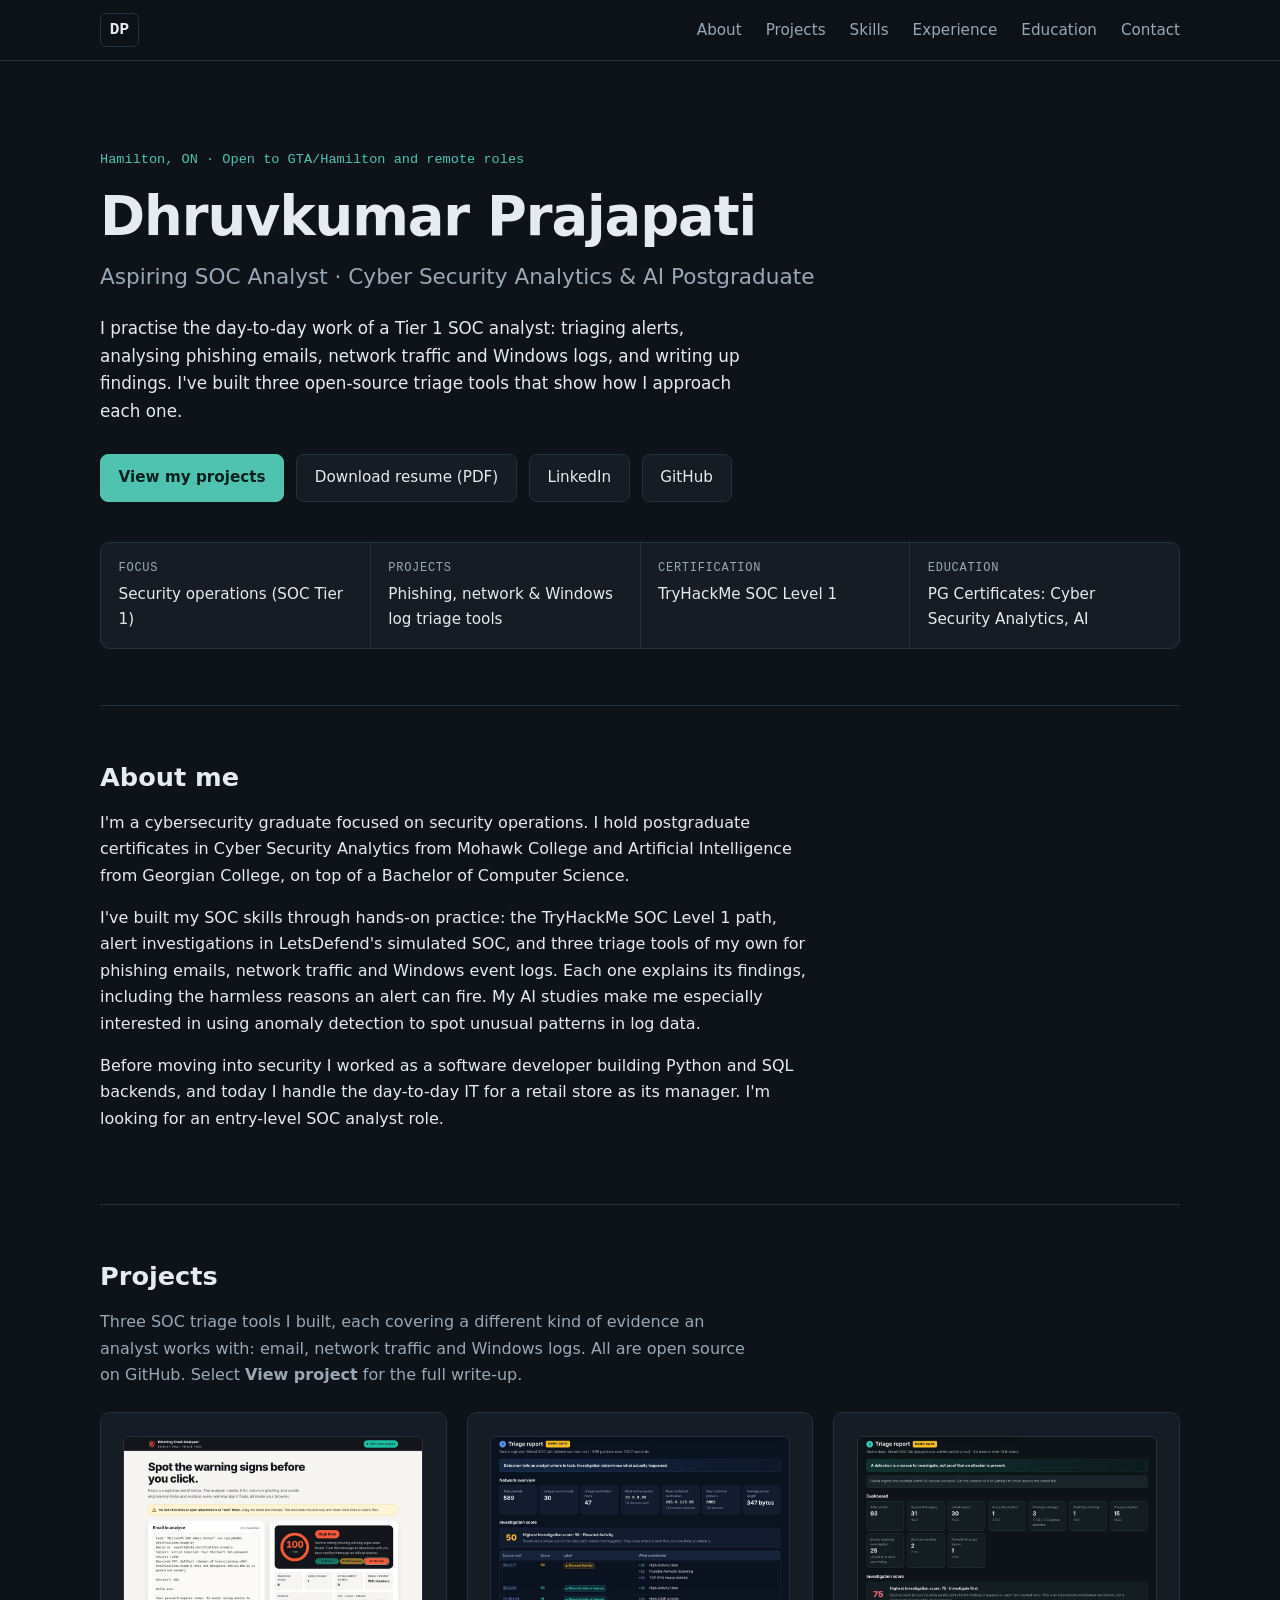
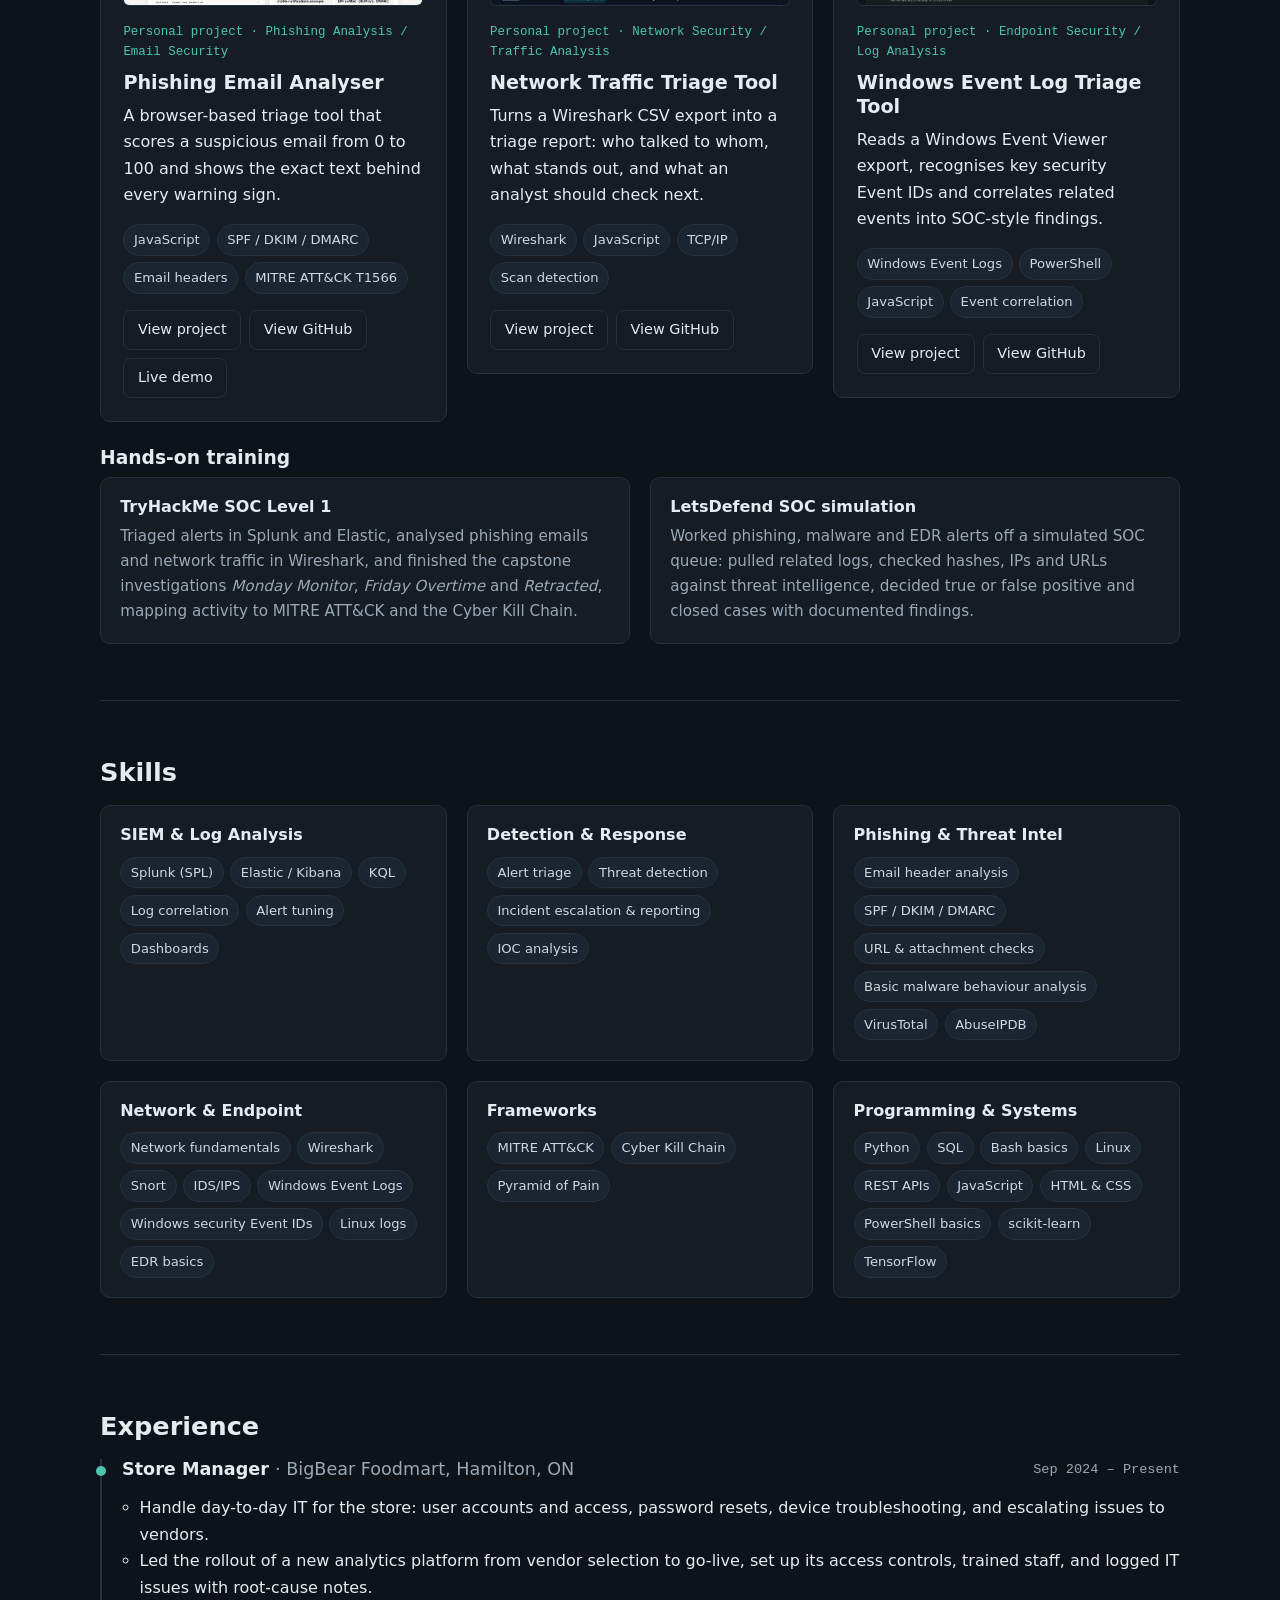
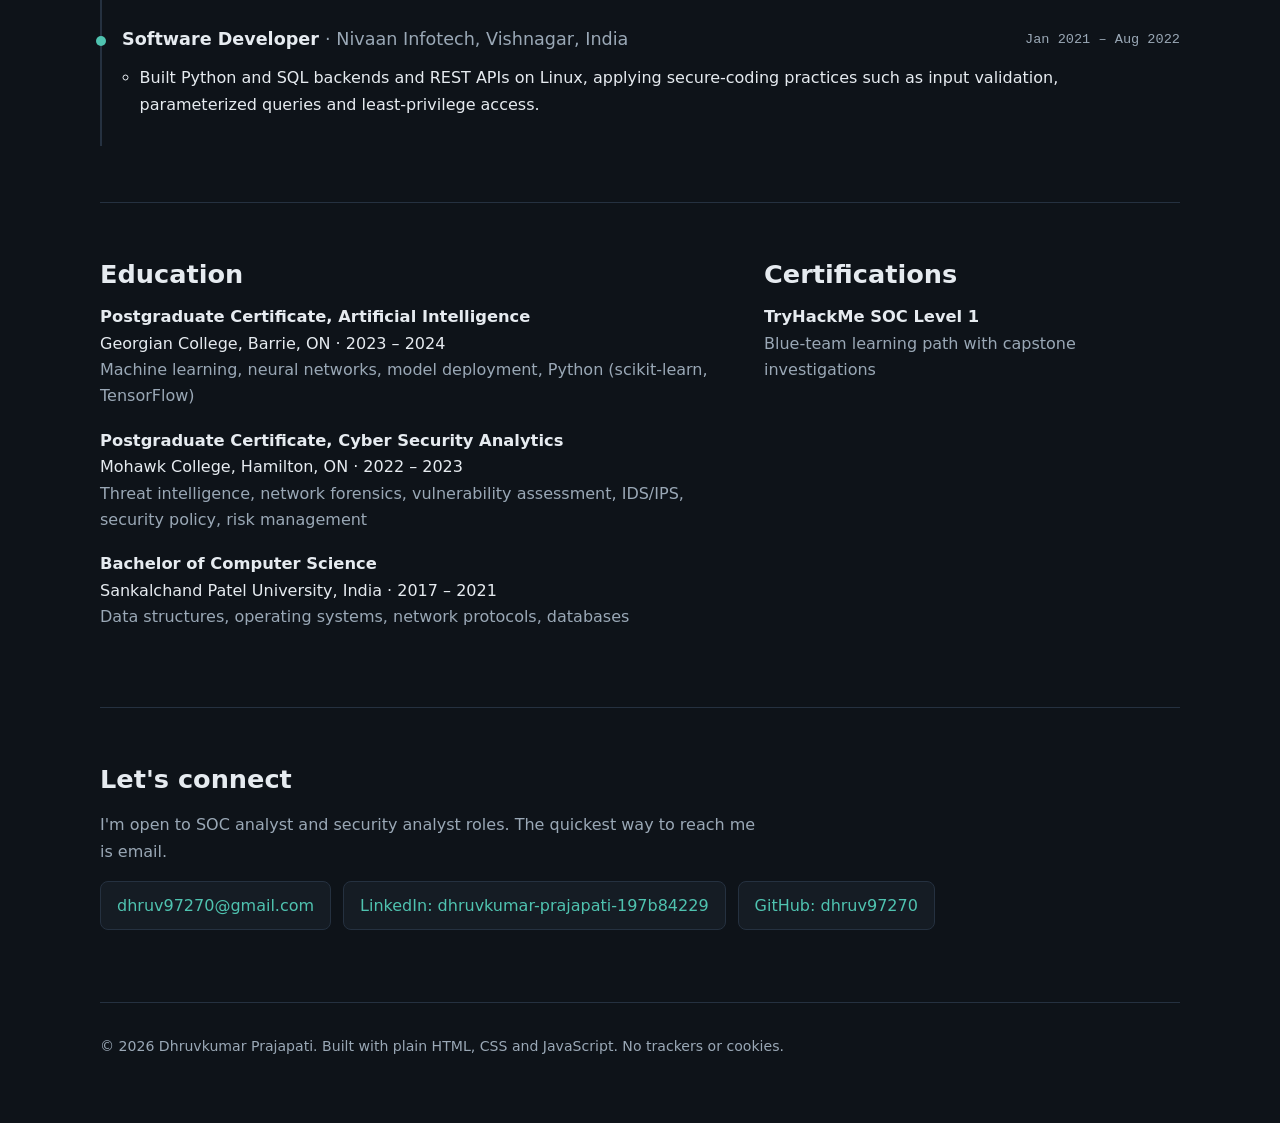
==== index.html @ 9f499d8c "Add cybersecurity portfolio site Co-Authored-By: Claude Opus 5.5 (1M context) <noreply@anthropic.com" ====
<!DOCTYPE html>
<html lang="en">
<head>
  <meta charset="UTF-8">
  <meta name="viewport" content="width=device-width, initial-scale=1">

  <!-- Security: only allow files from this site. No external scripts, fonts or trackers. -->
  <meta http-equiv="Content-Security-Policy" content="default-src 'self'; img-src 'self' data:; style-src 'self'; script-src 'self'; base-uri 'self'; form-action 'none'; object-src 'none'">
  <meta name="referrer" content="strict-origin-when-cross-origin">

  <!-- ===== SEO: page title, description and link-preview (Open Graph) ===== -->
  <title>Dhruvkumar Prajapati | Aspiring SOC Analyst</title>
  <meta name="description" content="Portfolio of Dhruvkumar Prajapati, an aspiring SOC analyst in Hamilton, ON with postgraduate certificates in Cyber Security Analytics and Artificial Intelligence. Open-source SOC triage tools for phishing emails, network traffic and Windows event logs, plus TryHackMe SOC Level 1.">
  <meta property="og:type" content="website">
  <meta property="og:title" content="Dhruvkumar Prajapati | Aspiring SOC Analyst">
  <meta property="og:description" content="SOC triage tools for phishing, network traffic and Windows logs. TryHackMe SOC Level 1. Cyber Security Analytics and AI postgraduate.">
  <meta property="og:url" content="https://dhruv97270.github.io/">
  <meta property="og:image" content="https://dhruv97270.github.io/assets/og-image.png">
  <meta name="twitter:card" content="summary_large_image">
  <link rel="canonical" href="https://dhruv97270.github.io/">
  <link rel="icon" href="assets/favicon.svg" type="image/svg+xml">

  <link rel="stylesheet" href="css/styles.css">
  <script src="js/script.js" defer></script>
</head>
<body>
  <a class="skip-link" href="#main">Skip to content</a>

  <!-- ===== NAVIGATION ===== -->
  <header class="site-header">
    <nav class="nav container" aria-label="Main">
      <a class="brand" href="#top" aria-label="Dhruvkumar Prajapati, back to top">DP</a>
      <button class="nav-toggle" aria-expanded="false" aria-controls="nav-links">
        <span class="sr-only">Menu</span><span class="bars" aria-hidden="true"></span>
      </button>
      <ul class="nav-links" id="nav-links">
        <li><a href="#about">About</a></li>
        <li><a href="#projects">Projects</a></li>
        <li><a href="#skills">Skills</a></li>
        <li><a href="#experience">Experience</a></li>
        <li><a href="#education">Education</a></li>
        <li><a href="#contact">Contact</a></li>
      </ul>
    </nav>
  </header>

  <main id="main">

    <!-- ===================================================== -->
    <!-- MY NAME / HERO: name, headline, short intro, buttons  -->
    <!-- ===================================================== -->
    <section class="hero container" id="top">
      <p class="eyebrow">Hamilton, ON &middot; Open to GTA/Hamilton and remote roles</p>
      <h1>Dhruvkumar Prajapati</h1>
      <p class="headline">Aspiring SOC Analyst &middot; Cyber Security Analytics &amp; AI Postgraduate</p>
      <p class="intro">
        I practise the day-to-day work of a Tier 1 SOC analyst: triaging alerts, analysing phishing emails,
        network traffic and Windows logs, and writing up findings. I've built three open-source triage tools
        that show how I approach each one.
      </p>
      <div class="actions">
        <a class="btn btn-primary" href="#projects">View my projects</a>
        <a class="btn" href="assets/Dhruvkumar_Prajapati_Resume.pdf" download>Download resume (PDF)</a>
        <!-- SOCIAL LINKS (hero) -->
        <a class="btn" href="https://www.linkedin.com/in/dhruvkumar-prajapati-197b84229" target="_blank" rel="noopener noreferrer">LinkedIn</a>
        <a class="btn" href="https://github.com/dhruv97270" target="_blank" rel="noopener noreferrer">GitHub</a>
      </div>

      <!-- Quick facts for recruiters skimming in 30 seconds -->
      <ul class="quick-facts" aria-label="Quick facts">
        <li><span>Focus</span>Security operations (SOC Tier 1)</li>
        <li><span>Projects</span>Phishing, network &amp; Windows log triage tools</li>
        <li><span>Certification</span>TryHackMe SOC Level 1</li>
        <li><span>Education</span>PG Certificates: Cyber Security Analytics, AI</li>
      </ul>
    </section>

    <!-- ===================================================== -->
    <!-- ABOUT ME                                              -->
    <!-- ===================================================== -->
    <section class="section container" id="about" aria-labelledby="about-title">
      <h2 id="about-title">About me</h2>
      <div class="about">
        <p>
          I'm a cybersecurity graduate focused on security operations. I hold postgraduate certificates in
          Cyber Security Analytics from Mohawk College and Artificial Intelligence from Georgian College,
          on top of a Bachelor of Computer Science.
        </p>
        <p>
          I've built my SOC skills through hands-on practice: the TryHackMe SOC Level 1 path, alert investigations
          in LetsDefend's simulated SOC, and three triage tools of my own for phishing emails, network traffic and
          Windows event logs. Each one explains its findings, including the harmless reasons an alert can fire.
          My AI studies make me especially interested in using anomaly detection to spot unusual patterns in log data.
        </p>
        <p>
          Before moving into security I worked as a software developer building Python and SQL backends, and
          today I handle the day-to-day IT for a retail store as its manager. I'm looking for an entry-level
          SOC analyst role.
        </p>
      </div>
    </section>

    <!-- ===================================================== -->
    <!-- PROJECTS                                              -->
    <!-- To add a project: copy one <article class="project">  -->
    <!-- block below, paste it after the last one, edit text.  -->
    <!-- ===================================================== -->
    <section class="section container" id="projects" aria-labelledby="projects-title">
      <h2 id="projects-title">Projects</h2>
      <p class="section-lead">Three SOC triage tools I built, each covering a different kind of evidence an analyst works with: email, network traffic and Windows logs. All are open source on GitHub. Select <strong>View project</strong> for the full write-up.</p>

      <div class="project-grid">

        <!-- PROJECT 1: Phishing Email Analyser -->
        <article class="project">
          <img class="shot" src="assets/projects/phishing-report.jpg" alt="Phishing Email Analyser report scoring a fake Microsoft 365 password-expiry email 100 out of 100, High Risk" width="960" height="667">
          <p class="tag-label">Personal project &middot; Phishing Analysis / Email Security</p>
          <h3>Phishing Email Analyser</h3>
          <p>A browser-based triage tool that scores a suspicious email from 0 to 100 and shows the exact text behind every warning sign.</p>
          <ul class="tags" aria-label="Technologies and concepts">
            <li>JavaScript</li><li>SPF / DKIM / DMARC</li><li>Email headers</li><li>MITRE ATT&amp;CK T1566</li>
          </ul>
          <div class="card-actions">
            <button class="btn btn-small" aria-expanded="false" aria-controls="p1-details">View project</button>
            <a class="btn btn-small" href="https://github.com/dhruv97270/Phishing-Email-Analyser" target="_blank" rel="noopener noreferrer">View GitHub</a>
            <a class="btn btn-small" href="https://dhruv97270.github.io/Phishing-Email-Analyser/" target="_blank" rel="noopener noreferrer">Live demo</a>
          </div>
          <div class="details" id="p1-details" hidden>
            <h4>Challenge</h4>
            <p>A SOC analyst's first job is often a fast, well-reasoned triage of a reported email. I wanted a tool that works the way an analyst thinks (headers, links, attachments, wording) and explains its decision clearly enough that a non-technical colleague learns from it.</p>
            <h4>What I built</h4>
            <ul>
              <li>27 warning-sign rules and 3 reassuring-sign rules covering social engineering, credential theft, financial fraud / BEC, impersonation, suspicious links, risky attachments and header problems.</li>
              <li>Header analysis: From vs Reply-To and Return-Path, plus SPF, DKIM and DMARC results checked for alignment with the From domain.</li>
              <li>Look-alike domain detection for letter swaps and typos of 20+ brands (e.g. <code>paypa1</code>, <code>rnicrosoft</code>).</li>
              <li>Raw email decoding (.eml, quoted-printable, base64, MIME, HTML) done locally in the browser.</li>
              <li>Context-aware scoring: High Risk needs at least one dangerous sign, which keeps normal marketing emails and receipts from being flagged.</li>
            </ul>
            <h4>What I tested</h4>
            <p>Seven fictional demo emails, from obvious phishing to a fake invoice / BEC and a real-looking marketing email. All five phishing samples scored High Risk and both legitimate samples scored 0. Edge cases included a <code>invoice.pdf.exe</code> attachment in a base64 email and a verified attacker domain asking for a password.</p>
            <h4>Security design</h4>
            <p>No backend, tracking or API calls. A strict Content Security Policy blocks every network connection, and pasted content is rendered as text only so nothing in an email can run.</p>
            <h4>What it shows</h4>
            <p>Phishing triage, email authentication, explainable detection logic, false-positive reduction, MITRE ATT&amp;CK mapping, secure handling of untrusted input.</p>
          </div>
        </article>

        <!-- PROJECT 2: Network Traffic Triage Tool -->
        <article class="project">
          <img class="shot" src="assets/projects/network-report.jpg" alt="Network Traffic Triage Tool report for a mixed SOC lab capture, showing alerts, host scores and charts" width="960" height="645">
          <p class="tag-label">Personal project &middot; Network Security / Traffic Analysis</p>
          <h3>Network Traffic Triage Tool</h3>
          <p>Turns a Wireshark CSV export into a triage report: who talked to whom, what stands out, and what an analyst should check next.</p>
          <ul class="tags" aria-label="Technologies and concepts">
            <li>Wireshark</li><li>JavaScript</li><li>TCP/IP</li><li>Scan detection</li>
          </ul>
          <div class="card-actions">
            <button class="btn btn-small" aria-expanded="false" aria-controls="p2-details">View project</button>
            <a class="btn btn-small" href="https://github.com/dhruv97270/Network-Traffic-Triage-Tool" target="_blank" rel="noopener noreferrer">View GitHub</a>
          </div>
          <div class="details" id="p2-details" hidden>
            <h4>Challenge</h4>
            <p>Show how a SOC analyst triages packet data: spotting activity that stands out without assuming unusual traffic is malicious.</p>
            <h4>What I built</h4>
            <ul>
              <li>7 transparent, rule-based detections: high-activity host, possible network scanning, possible port scanning, high ICMP, high DNS query volume, repeated source-to-destination communication (a possible beaconing hint) and TCP SYN-heavy activity.</li>
              <li>Every alert explains what was seen, why it could matter, possible benign explanations and suggested investigation steps.</li>
              <li>A per-host investigation score that shows exactly which rules contributed, with adjustable thresholds.</li>
              <li>A CSV parser that reads ports and TCP flags from Wireshark's Info column and skips rules cleanly when the data isn't there.</li>
            </ul>
            <h4>What I tested</h4>
            <p>Six fictional captures: normal traffic (no alerts), a busy backup host, a port and SYN scan, a mixed SOC lab scenario, a broken CSV and an HTML injection test file.</p>
            <h4>Lesson</h4>
            <p>Raising one threshold makes an alert disappear even though the traffic didn't change. Detection tells an analyst where to look; investigation decides what happened.</p>
            <h4>What it shows</h4>
            <p>Network traffic analysis, scan and beaconing indicators, threshold tuning, false-positive reasoning, secure handling of untrusted input.</p>
          </div>
        </article>

        <!-- PROJECT 3: Windows Event Log Triage Tool -->
        <article class="project">
          <img class="shot" src="assets/projects/windows-report.jpg" alt="Windows Event Log Triage Tool report showing correlated findings and investigation scores for a mixed SOC sample" width="960" height="938">
          <p class="tag-label">Personal project &middot; Endpoint Security / Log Analysis</p>
          <h3>Windows Event Log Triage Tool</h3>
          <p>Reads a Windows Event Viewer export, recognises key security Event IDs and correlates related events into SOC-style findings.</p>
          <ul class="tags" aria-label="Technologies and concepts">
            <li>Windows Event Logs</li><li>PowerShell</li><li>JavaScript</li><li>Event correlation</li>
          </ul>
          <div class="card-actions">
            <button class="btn btn-small" aria-expanded="false" aria-controls="p3-details">View project</button>
            <a class="btn btn-small" href="https://github.com/dhruv97270/Windows-Event-Log-Triage-Tool" target="_blank" rel="noopener noreferrer">View GitHub</a>
          </div>
          <div class="details" id="p3-details" hidden>
            <h4>Challenge</h4>
            <p>One security event rarely tells the whole story. I wanted to practise how analysts connect authentication and privilege events to decide what deserves a closer look.</p>
            <h4>What I built</h4>
            <ul>
              <li>Parsing for 10 key Event IDs: 4624, 4625, 4688, 4720, 4726, 4728, 4732, 1102, 4104 and 7045, pulling account, source IP, logon type, group and process details out of each description.</li>
              <li>Correlation rules: repeated failed logons, password guessing followed by success, a new account granted privileges, failures across many accounts from one IP (password spraying) and Security log clearing.</li>
              <li>Detection of encoded or obfuscated PowerShell, with the Base64 command decoded and shown as plain text.</li>
              <li>A timeline, an administrative / privilege activity view and per-account investigation scores.</li>
            </ul>
            <h4>What I tested</h4>
            <p>Eight fictional datasets, including password guessing, a new admin account and a mixed scenario where one account logs on after 8 failures, creates an account, adds it to Administrators, and that account then clears the Security log. Also tested both Event Viewer and PowerShell <code>Get-WinEvent</code> export formats.</p>
            <h4>What it shows</h4>
            <p>Windows security logging, event correlation, privilege escalation and persistence indicators, PowerShell analysis, false-positive reasoning.</p>
          </div>
        </article>

      </div>

      <!-- TRAINING: hands-on platforms (not personal projects) -->
      <h3 class="subhead">Hands-on training</h3>
      <div class="training">
        <div class="skill-group">
          <h4>TryHackMe SOC Level 1</h4>
          <p class="muted">Triaged alerts in Splunk and Elastic, analysed phishing emails and network traffic in Wireshark, and finished the capstone investigations <em>Monday Monitor</em>, <em>Friday Overtime</em> and <em>Retracted</em>, mapping activity to MITRE ATT&amp;CK and the Cyber Kill Chain.</p>
          <!-- ADD LINK HERE: your TryHackMe certificate or public profile -->
        </div>
        <div class="skill-group">
          <h4>LetsDefend SOC simulation</h4>
          <p class="muted">Worked phishing, malware and EDR alerts off a simulated SOC queue: pulled related logs, checked hashes, IPs and URLs against threat intelligence, decided true or false positive and closed cases with documented findings.</p>
          <!-- ADD LINK HERE: your LetsDefend profile -->
        </div>
      </div>
    </section>

    <!-- ===================================================== -->
    <!-- SKILLS: add or remove <li> tags inside each group     -->
    <!-- ===================================================== -->
    <section class="section container" id="skills" aria-labelledby="skills-title">
      <h2 id="skills-title">Skills</h2>
      <div class="skill-groups">
        <div class="skill-group">
          <h3>SIEM &amp; Log Analysis</h3>
          <ul class="tags"><li>Splunk (SPL)</li><li>Elastic / Kibana</li><li>KQL</li><li>Log correlation</li><li>Alert tuning</li><li>Dashboards</li></ul>
        </div>
        <div class="skill-group">
          <h3>Detection &amp; Response</h3>
          <ul class="tags"><li>Alert triage</li><li>Threat detection</li><li>Incident escalation &amp; reporting</li><li>IOC analysis</li></ul>
        </div>
        <div class="skill-group">
          <h3>Phishing &amp; Threat Intel</h3>
          <ul class="tags"><li>Email header analysis</li><li>SPF / DKIM / DMARC</li><li>URL &amp; attachment checks</li><li>Basic malware behaviour analysis</li><li>VirusTotal</li><li>AbuseIPDB</li></ul>
        </div>
        <div class="skill-group">
          <h3>Network &amp; Endpoint</h3>
          <ul class="tags"><li>Network fundamentals</li><li>Wireshark</li><li>Snort</li><li>IDS/IPS</li><li>Windows Event Logs</li><li>Windows security Event IDs</li><li>Linux logs</li><li>EDR basics</li></ul>
        </div>
        <div class="skill-group">
          <h3>Frameworks</h3>
          <ul class="tags"><li>MITRE ATT&amp;CK</li><li>Cyber Kill Chain</li><li>Pyramid of Pain</li></ul>
        </div>
        <div class="skill-group">
          <h3>Programming &amp; Systems</h3>
          <ul class="tags"><li>Python</li><li>SQL</li><li>Bash basics</li><li>Linux</li><li>REST APIs</li><li>JavaScript</li><li>HTML &amp; CSS</li><li>PowerShell basics</li><li>scikit-learn</li><li>TensorFlow</li></ul>
        </div>
      </div>
    </section>

    <!-- ===================================================== -->
    <!-- EXPERIENCE                                            -->
    <!-- ===================================================== -->
    <section class="section container" id="experience" aria-labelledby="experience-title">
      <h2 id="experience-title">Experience</h2>
      <ol class="timeline">
        <li>
          <div class="tl-head">
            <h3>Store Manager <span>&middot; BigBear Foodmart, Hamilton, ON</span></h3>
            <p class="date">Sep 2024 – Present</p>
          </div>
          <ul>
            <li>Handle day-to-day IT for the store: user accounts and access, password resets, device troubleshooting, and escalating issues to vendors.</li>
            <li>Led the rollout of a new analytics platform from vendor selection to go-live, set up its access controls, trained staff, and logged IT issues with root-cause notes.</li>
          </ul>
        </li>
        <li>
          <div class="tl-head">
            <h3>Software Developer <span>&middot; Nivaan Infotech, Vishnagar, India</span></h3>
            <p class="date">Jan 2021 – Aug 2022</p>
          </div>
          <ul>
            <li>Built Python and SQL backends and REST APIs on Linux, applying secure-coding practices such as input validation, parameterized queries and least-privilege access.</li>
          </ul>
        </li>
      </ol>
    </section>

    <!-- ===================================================== -->
    <!-- EDUCATION + CERTIFICATIONS                            -->
    <!-- ===================================================== -->
    <section class="section container two-col" id="education" aria-label="Education and certifications">
      <div>
        <h2>Education</h2>
        <ul class="edu">
          <li>
            <h3>Postgraduate Certificate, Artificial Intelligence</h3>
            <p>Georgian College, Barrie, ON &middot; 2023 – 2024</p>
            <p class="muted">Machine learning, neural networks, model deployment, Python (scikit-learn, TensorFlow)</p>
          </li>
          <li>
            <h3>Postgraduate Certificate, Cyber Security Analytics</h3>
            <p>Mohawk College, Hamilton, ON &middot; 2022 – 2023</p>
            <p class="muted">Threat intelligence, network forensics, vulnerability assessment, IDS/IPS, security policy, risk management</p>
          </li>
          <li>
            <h3>Bachelor of Computer Science</h3>
            <p>Sankalchand Patel University, India &middot; 2017 – 2021</p>
            <p class="muted">Data structures, operating systems, network protocols, databases</p>
          </li>
        </ul>
      </div>
      <div id="certifications">
        <!-- CERTIFICATIONS: only list ones you have actually earned -->
        <h2>Certifications</h2>
        <ul class="edu">
          <li>
            <h3>TryHackMe SOC Level 1</h3>
            <p class="muted">Blue-team learning path with capstone investigations</p>
            <!-- ADD LINK HERE: <a href="CERT-URL" target="_blank" rel="noopener noreferrer">View certificate</a> -->
          </li>
        </ul>
        <!-- IN PROGRESS: uncomment and edit only if you are actively studying for one
        <h3 class="subhead">In progress</h3>
        <ul class="edu"><li><h3>CERT NAME</h3><p class="muted">Target date</p></li></ul>
        -->
      </div>
    </section>

    <!-- ===================================================== -->
    <!-- CONTACT DETAILS / SOCIAL LINKS                        -->
    <!-- ===================================================== -->
    <section class="section container contact" id="contact" aria-labelledby="contact-title">
      <h2 id="contact-title">Let's connect</h2>
      <p class="section-lead">I'm open to SOC analyst and security analyst roles. The quickest way to reach me is email.</p>
      <ul class="contact-links">
        <li><a href="mailto:dhruv97270@gmail.com">dhruv97270@gmail.com</a></li>
        <li><a href="https://www.linkedin.com/in/dhruvkumar-prajapati-197b84229" target="_blank" rel="noopener noreferrer">LinkedIn: dhruvkumar-prajapati-197b84229</a></li>
        <li><a href="https://github.com/dhruv97270" target="_blank" rel="noopener noreferrer">GitHub: dhruv97270</a></li>
      </ul>
    </section>
  </main>

  <footer class="site-footer container">
    <p>&copy; <span id="year">2026</span> Dhruvkumar Prajapati. Built with plain HTML, CSS and JavaScript. No trackers or cookies.</p>
  </footer>
</body>
</html>
---- css/styles.css ----
/* =========================================================
   COLOURS & FONTS: change the accent colour here
   ========================================================= */
:root {
  --bg: #0e1319;
  --bg-raised: #151c24;
  --border: #253140;
  --text: #e6ebf0;
  --muted: #9aa8b6;
  --accent: #4fc3b0;       /* muted teal */
  --accent-ink: #06201c;
  --radius: 10px;
  --font: system-ui, -apple-system, "Segoe UI", Roboto, "Helvetica Neue", Arial, sans-serif;
  --mono: ui-monospace, "SFMono-Regular", Menlo, Consolas, monospace;
}

*, *::before, *::after { box-sizing: border-box; }
html { scroll-behavior: smooth; scroll-padding-top: 72px; }
body {
  margin: 0;
  background: var(--bg);
  color: var(--text);
  font: 16px/1.65 var(--font);
  -webkit-font-smoothing: antialiased;
}
h1, h2, h3, h4 { line-height: 1.25; margin: 0 0 .5rem; }
p { margin: 0 0 1rem; }
a { color: var(--accent); }
a:hover { text-decoration-thickness: 2px; }
:focus-visible { outline: 3px solid var(--accent); outline-offset: 3px; border-radius: 4px; }

.container { width: min(1080px, 100% - 32px); margin-inline: auto; }
.sr-only { position: absolute; width: 1px; height: 1px; overflow: hidden; clip: rect(0 0 0 0); white-space: nowrap; }
.skip-link { position: absolute; left: 16px; top: -48px; background: var(--accent); color: var(--accent-ink); padding: .5rem 1rem; border-radius: 6px; z-index: 100; }
.skip-link:focus { top: 12px; }
.muted { color: var(--muted); }

/* ---------- Navigation ---------- */
.site-header {
  position: sticky; top: 0; z-index: 50;
  background: rgba(14, 19, 25, .9);
  backdrop-filter: blur(8px);
  border-bottom: 1px solid var(--border);
}
.nav { display: flex; align-items: center; justify-content: space-between; height: 60px; }
.brand { font-family: var(--mono); font-weight: 700; color: var(--text); text-decoration: none; border: 1px solid var(--border); padding: .2rem .55rem; border-radius: 6px; }
.nav-links { display: flex; gap: 1.5rem; list-style: none; margin: 0; padding: 0; }
.nav-links a { color: var(--muted); text-decoration: none; font-size: .95rem; }
.nav-links a:hover { color: var(--text); }
.nav-toggle { display: none; background: none; border: 1px solid var(--border); border-radius: 6px; width: 42px; height: 38px; cursor: pointer; }
.bars, .bars::before, .bars::after { display: block; width: 18px; height: 2px; background: var(--text); margin: auto; position: relative; content: ""; }
.bars::before { position: absolute; top: -6px; }
.bars::after { position: absolute; top: 6px; }

/* ---------- Hero ---------- */
.hero { padding: 5.5rem 0 3.5rem; }
.eyebrow { font-family: var(--mono); font-size: .85rem; color: var(--accent); margin-bottom: .75rem; }
.hero h1 { font-size: clamp(2.2rem, 6vw, 3.4rem); letter-spacing: -.02em; }
.headline { font-size: clamp(1.1rem, 2.6vw, 1.35rem); color: var(--muted); margin-bottom: 1.25rem; }
.intro { max-width: 62ch; font-size: 1.05rem; }
.actions { display: flex; flex-wrap: wrap; gap: .75rem; margin: 1.75rem 0 2.5rem; }
.quick-facts { display: grid; grid-template-columns: repeat(auto-fit, minmax(210px, 1fr)); gap: 1px; background: var(--border); border: 1px solid var(--border); border-radius: var(--radius); overflow: hidden; list-style: none; padding: 0; margin: 0; }
.quick-facts li { background: var(--bg-raised); padding: 1rem 1.1rem; font-size: .95rem; }
.quick-facts span { display: block; font-family: var(--mono); font-size: .75rem; text-transform: uppercase; letter-spacing: .06em; color: var(--muted); margin-bottom: .2rem; }

/* ---------- Buttons ---------- */
.btn {
  display: inline-flex; align-items: center; gap: .4rem;
  padding: .65rem 1.1rem; border-radius: 8px;
  border: 1px solid var(--border); background: var(--bg-raised);
  color: var(--text); font: inherit; font-size: .95rem; font-weight: 500;
  text-decoration: none; cursor: pointer;
  transition: border-color .15s, background .15s;
}
.btn:hover { border-color: var(--accent); }
.btn-primary { background: var(--accent); border-color: var(--accent); color: var(--accent-ink); font-weight: 600; }
.btn-primary:hover { background: #6fd3c2; }
.btn-small { padding: .45rem .85rem; font-size: .9rem; }

/* ---------- Sections ---------- */
.section { padding: 3.5rem 0; border-top: 1px solid var(--border); }
.section h2 { font-size: 1.6rem; margin-bottom: 1rem; }
.section-lead { color: var(--muted); max-width: 65ch; }
.about { max-width: 70ch; }

/* ---------- Projects ---------- */
.project-grid { display: grid; grid-template-columns: repeat(auto-fit, minmax(300px, 1fr)); gap: 1.25rem; align-items: start; margin-top: 1.5rem; }
.project { background: var(--bg-raised); border: 1px solid var(--border); border-radius: var(--radius); padding: 1.4rem; }
.project:hover { border-color: #33465a; }
.project h3 { font-size: 1.2rem; }
.tag-label { font-family: var(--mono); font-size: .78rem; color: var(--accent); margin-bottom: .5rem; }
.card-actions { display: flex; gap: .5rem; flex-wrap: wrap; margin-top: 1rem; }
.details { margin-top: 1.25rem; padding-top: 1.1rem; border-top: 1px dashed var(--border); font-size: .95rem; }
.details h4 { font-size: .8rem; font-family: var(--mono); text-transform: uppercase; letter-spacing: .06em; color: var(--muted); margin-top: 1rem; }
.details h4:first-child { margin-top: 0; }
.details ul { padding-left: 1.1rem; margin: 0 0 .75rem; }
.details li { margin-bottom: .35rem; }

/* ---------- Tags (skills / tools) ---------- */
.tags { display: flex; flex-wrap: wrap; gap: .4rem; list-style: none; padding: 0; margin: .25rem 0 0; }
.tags li { font-size: .82rem; padding: .25rem .6rem; border-radius: 999px; background: #1b2530; border: 1px solid var(--border); color: #cfd8e1; }

.skill-groups { display: grid; grid-template-columns: repeat(auto-fit, minmax(300px, 1fr)); gap: 1.25rem; }
.skill-group { background: var(--bg-raised); border: 1px solid var(--border); border-radius: var(--radius); padding: 1.2rem; }
.skill-group h3 { font-size: 1rem; margin-bottom: .7rem; }

/* ---------- Experience ---------- */
.timeline { list-style: none; padding: 0; margin: 0; }
.timeline > li { border-left: 2px solid var(--border); padding: 0 0 1.75rem 1.25rem; position: relative; }
.timeline > li::before { content: ""; position: absolute; left: -6px; top: .45rem; width: 10px; height: 10px; border-radius: 50%; background: var(--accent); }
.tl-head { display: flex; flex-wrap: wrap; justify-content: space-between; gap: .25rem 1rem; }
.tl-head h3 { font-size: 1.1rem; }
.tl-head h3 span { color: var(--muted); font-weight: 400; }
.date { font-family: var(--mono); font-size: .85rem; color: var(--muted); margin: 0; }
.timeline ul { padding-left: 1.1rem; margin: .4rem 0 0; }

/* ---------- Education / Certs ---------- */
.two-col { display: grid; grid-template-columns: 3fr 2fr; gap: 2.5rem; }
.edu { list-style: none; padding: 0; margin: 0; }
.edu li { margin-bottom: 1.3rem; }
.edu h3 { font-size: 1.02rem; margin-bottom: .2rem; }
.edu p { margin: 0; }
.subhead { margin-top: 1.5rem; }

/* ---------- Contact / Footer ---------- */
.contact-links { list-style: none; padding: 0; display: flex; flex-wrap: wrap; gap: .75rem; }
.contact-links a { display: inline-block; padding: .65rem 1rem; border: 1px solid var(--border); border-radius: 8px; background: var(--bg-raised); text-decoration: none; overflow-wrap: anywhere; }
.contact-links a:hover { border-color: var(--accent); }
.site-footer { border-top: 1px solid var(--border); padding: 2rem 0 3rem; color: var(--muted); font-size: .88rem; }

/* ---------- Mobile ---------- */
@media (max-width: 760px) {
  .nav-toggle { display: block; }
  .nav-links { display: none; position: absolute; top: 60px; left: 0; right: 0; flex-direction: column; gap: 0; background: var(--bg); border-bottom: 1px solid var(--border); padding: .5rem 16px 1rem; }
  .nav-links.open { display: flex; }
  .nav-links a { display: block; padding: .6rem 0; }
  .hero { padding-top: 3.5rem; }
  .two-col { grid-template-columns: 1fr; gap: 1rem; }
  .project-grid, .skill-groups { grid-template-columns: 1fr; }
}

/* Respect users who prefer less motion */
@media (prefers-reduced-motion: reduce) {
  html { scroll-behavior: auto; }
  * { transition: none !important; }
}

/* ---------- Project screenshots & training ---------- */
.shot { display: block; width: 100%; height: 170px; object-fit: cover; object-position: top; border-radius: 6px; border: 1px solid var(--border); margin-bottom: 1rem; }
.training { display: grid; grid-template-columns: repeat(auto-fit, minmax(300px, 1fr)); gap: 1.25rem; }
.training h4 { font-size: 1rem; margin-bottom: .4rem; }
.training p { margin: 0; font-size: .95rem; }
code { font-family: var(--mono); font-size: .88em; background: #1b2530; padding: .05rem .3rem; border-radius: 4px; }
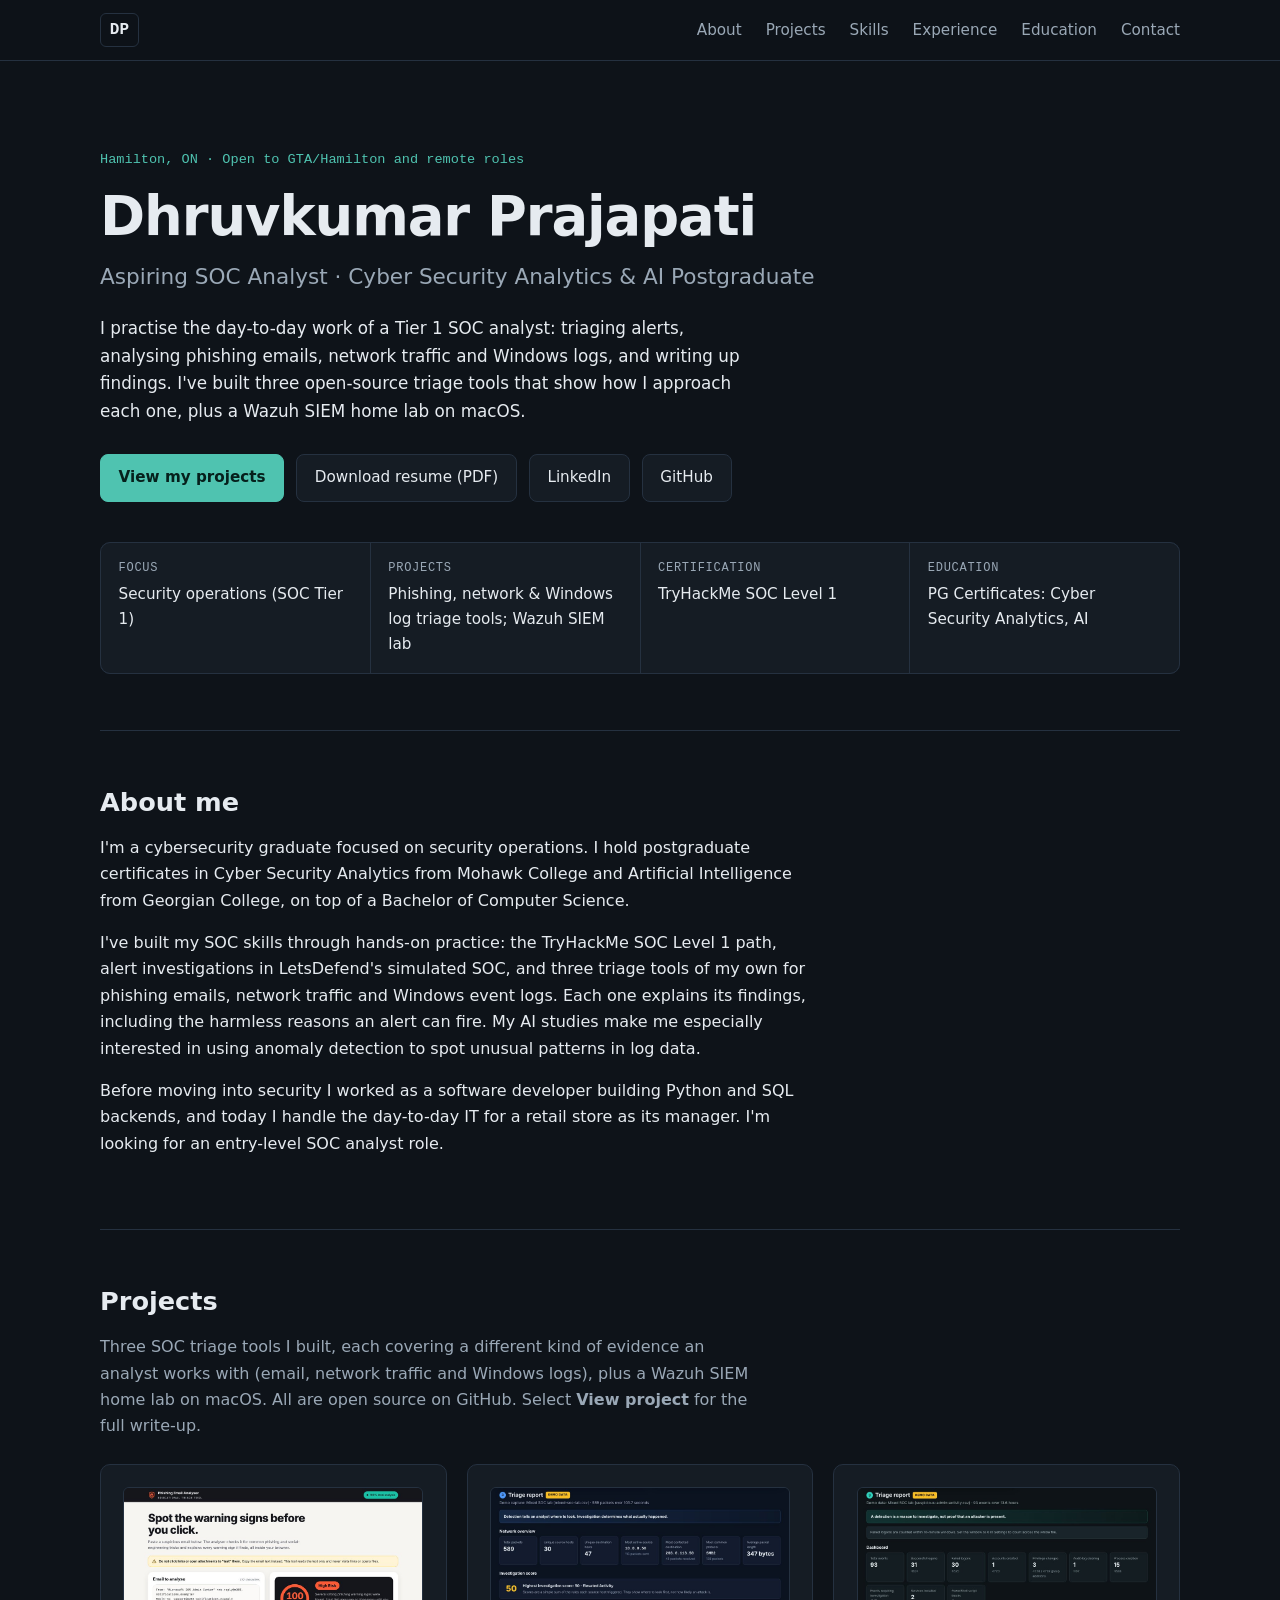
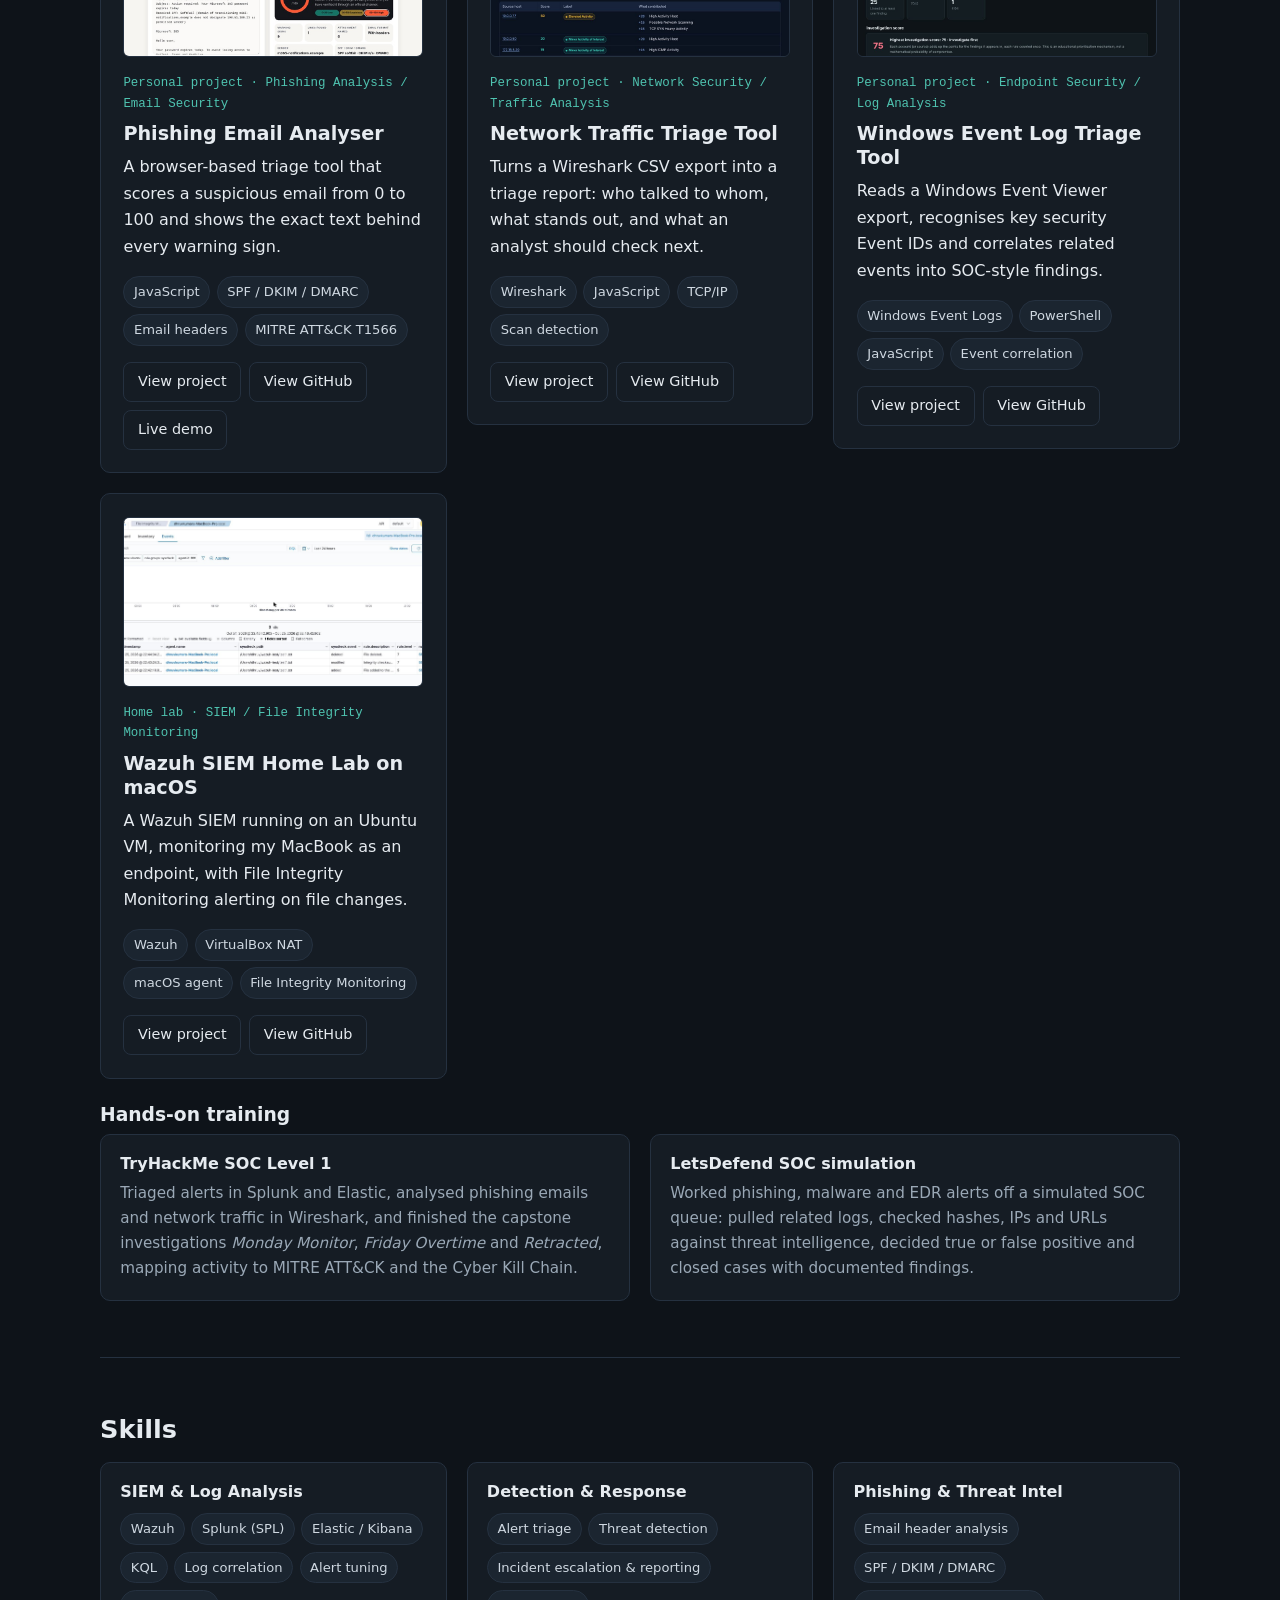
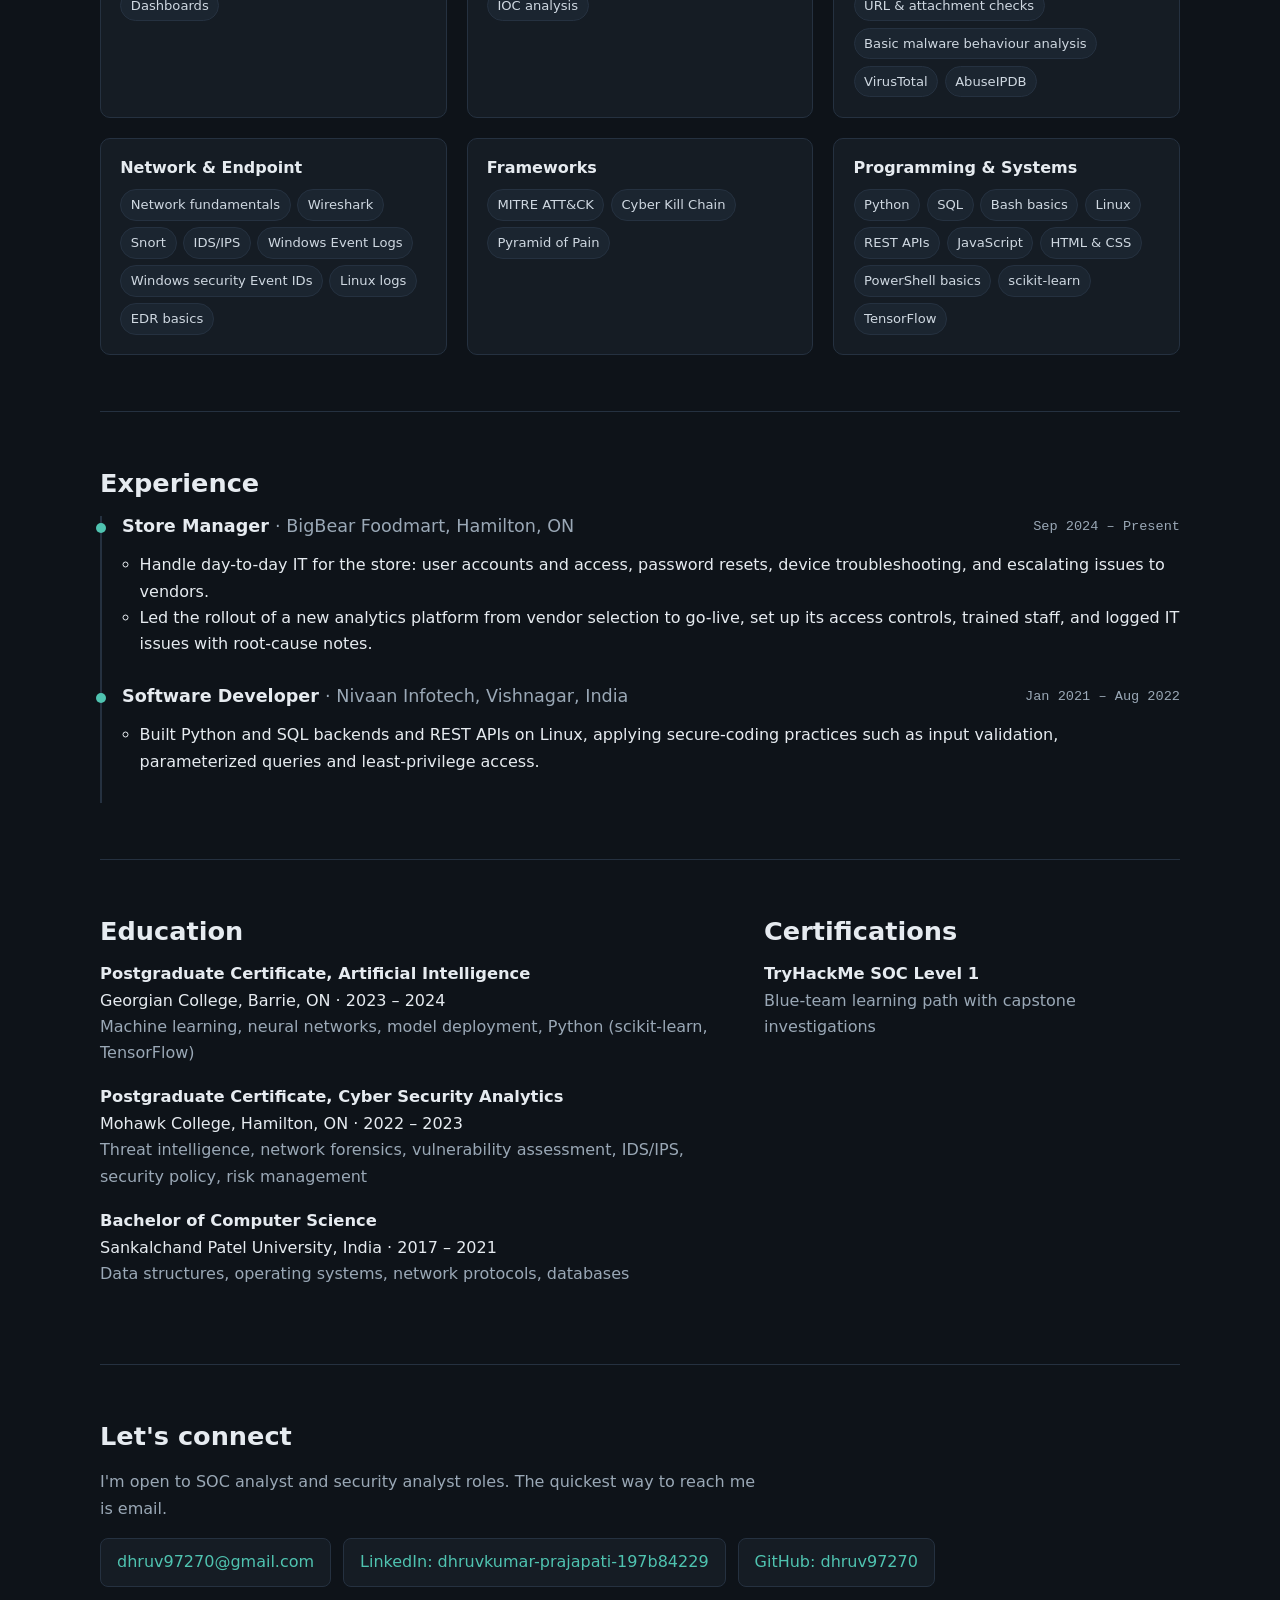
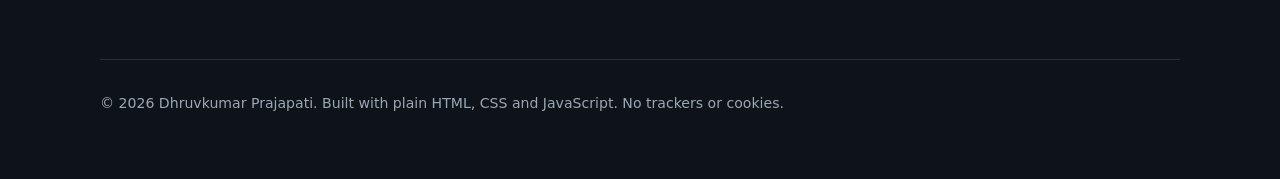
==== commit 813575a6: "Add Wazuh SIEM home lab project" ====
--- a/index.html
+++ b/index.html
@@ -55,8 +55,7 @@
       <p class="headline">Aspiring SOC Analyst &middot; Cyber Security Analytics &amp; AI Postgraduate</p>
       <p class="intro">
         I practise the day-to-day work of a Tier 1 SOC analyst: triaging alerts, analysing phishing emails,
-        network traffic and Windows logs, and writing up findings. I've built three open-source triage tools
-        that show how I approach each one.
+        network traffic and Windows logs, and writing up findings. I've built three open-source triage tools that show how I approach each one, plus a Wazuh SIEM home lab on macOS.
       </p>
       <div class="actions">
         <a class="btn btn-primary" href="#projects">View my projects</a>
@@ -69,7 +68,7 @@
       <!-- Quick facts for recruiters skimming in 30 seconds -->
       <ul class="quick-facts" aria-label="Quick facts">
         <li><span>Focus</span>Security operations (SOC Tier 1)</li>
-        <li><span>Projects</span>Phishing, network &amp; Windows log triage tools</li>
+        <li><span>Projects</span>Phishing, network &amp; Windows log triage tools; Wazuh SIEM lab</li>
         <li><span>Certification</span>TryHackMe SOC Level 1</li>
         <li><span>Education</span>PG Certificates: Cyber Security Analytics, AI</li>
       </ul>
@@ -107,7 +106,7 @@
     <!-- ===================================================== -->
     <section class="section container" id="projects" aria-labelledby="projects-title">
       <h2 id="projects-title">Projects</h2>
-      <p class="section-lead">Three SOC triage tools I built, each covering a different kind of evidence an analyst works with: email, network traffic and Windows logs. All are open source on GitHub. Select <strong>View project</strong> for the full write-up.</p>
+      <p class="section-lead">Three SOC triage tools I built, each covering a different kind of evidence an analyst works with (email, network traffic and Windows logs), plus a Wazuh SIEM home lab on macOS. All are open source on GitHub. Select <strong>View project</strong> for the full write-up.</p>
 
       <div class="project-grid">
 
@@ -207,6 +206,38 @@
           </div>
         </article>
 
+<!-- PROJECT 4: Wazuh SIEM Home Lab on macOS -->
+<article class="project">
+<img class="shot" src="assets/projects/wazuh-fim-alerts.png" alt="Wazuh File Integrity Monitoring events showing a file added, modified and deleted on a MacBook" width="1440" height="722">
+<p class="tag-label">Home lab &middot; SIEM / File Integrity Monitoring</p>
+<h3>Wazuh SIEM Home Lab on macOS</h3>
+<p>A Wazuh SIEM running on an Ubuntu VM, monitoring my MacBook as an endpoint, with File Integrity Monitoring alerting on file changes.</p>
+<ul class="tags" aria-label="Technologies and concepts">
+<li>Wazuh</li><li>VirtualBox NAT</li><li>macOS agent</li><li>File Integrity Monitoring</li>
+</ul>
+<div class="card-actions">
+<button class="btn btn-small" aria-expanded="false" aria-controls="p4-details">View project</button>
+<a class="btn btn-small" href="https://github.com/dhruv97270/wazuh-macos-homelab" target="_blank" rel="noopener noreferrer">View GitHub</a>
+</div>
+<div class="details" id="p4-details" hidden>
+<h4>Challenge</h4>
+<p>Build a working SIEM on a single MacBook: the Wazuh server inside a VM and the Mac itself as the monitored endpoint.</p>
+<h4>What I built</h4>
+<ul>
+<li>Wazuh all-in-one (manager, indexer, dashboard) on an Ubuntu VM in VirtualBox.</li>
+<li>VirtualBox NAT port forwarding (TCP 1514/1515) so the macOS agent reaches the manager through <code>127.0.0.1</code>.</li>
+<li>The Wazuh agent installed on macOS and enrolled as active.</li>
+<li>File Integrity Monitoring on a watched folder, with a 60-second scan interval.</li>
+</ul>
+<h4>What I tested</h4>
+<p>Created, modified and deleted a file in the watched folder. Wazuh raised all three alerts: file added (rule 554), integrity checksum changed (550) and file deleted (553).</p>
+<h4>Troubleshooting</h4>
+<p>Fixed an agent enrollment failure (<code>ERROR 1208</code>) by tracing the path with <code>nc -zv</code> and adding the missing port-forwarding rules. Worked around VM clipboard issues by managing the server over SSH from the Mac.</p>
+<h4>What it shows</h4>
+<p>SIEM deployment, agent enrollment, File Integrity Monitoring, virtual networking, log-based troubleshooting.</p>
+</div>
+</article>
+
       </div>
 
       <!-- TRAINING: hands-on platforms (not personal projects) -->
@@ -233,7 +264,7 @@
       <div class="skill-groups">
         <div class="skill-group">
           <h3>SIEM &amp; Log Analysis</h3>
-          <ul class="tags"><li>Splunk (SPL)</li><li>Elastic / Kibana</li><li>KQL</li><li>Log correlation</li><li>Alert tuning</li><li>Dashboards</li></ul>
+          <ul class="tags"><li>Wazuh</li><li>Splunk (SPL)</li><li>Elastic / Kibana</li><li>KQL</li><li>Log correlation</li><li>Alert tuning</li><li>Dashboards</li></ul>
         </div>
         <div class="skill-group">
           <h3>Detection &amp; Response</h3>
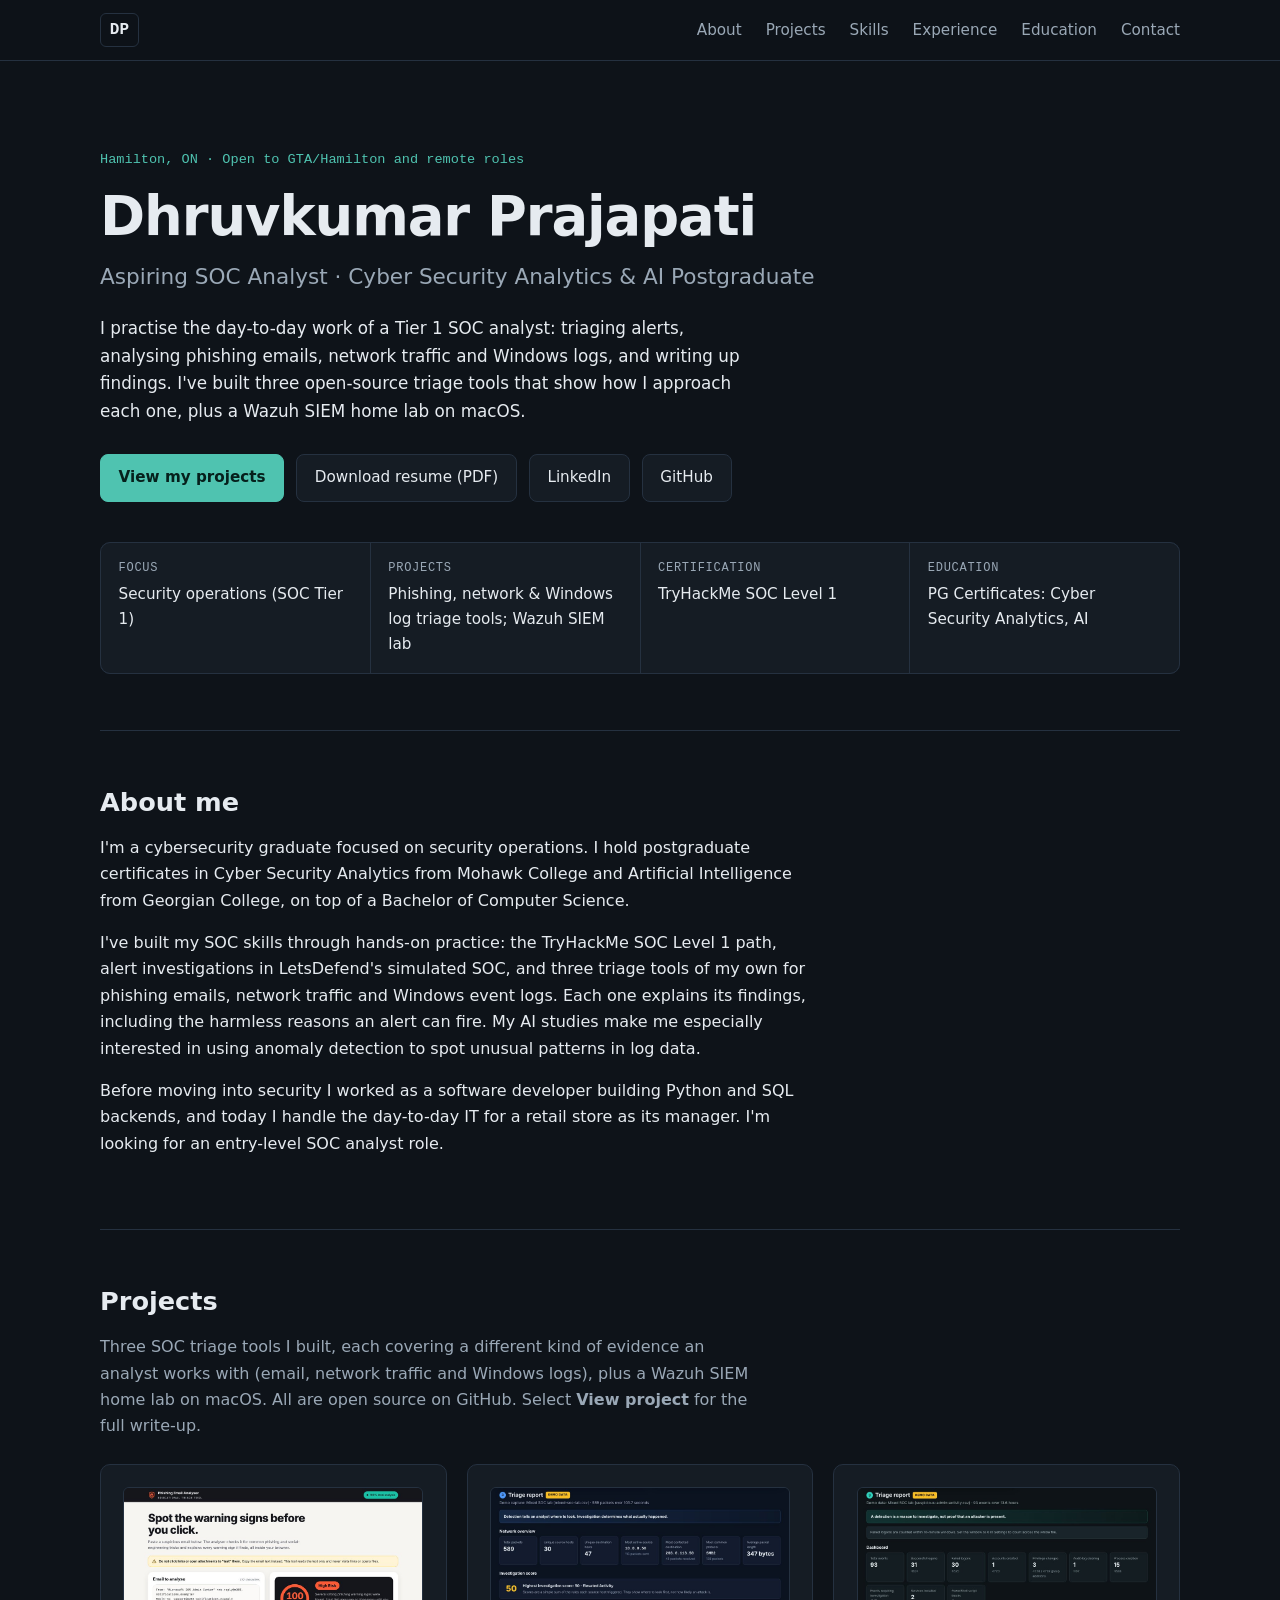
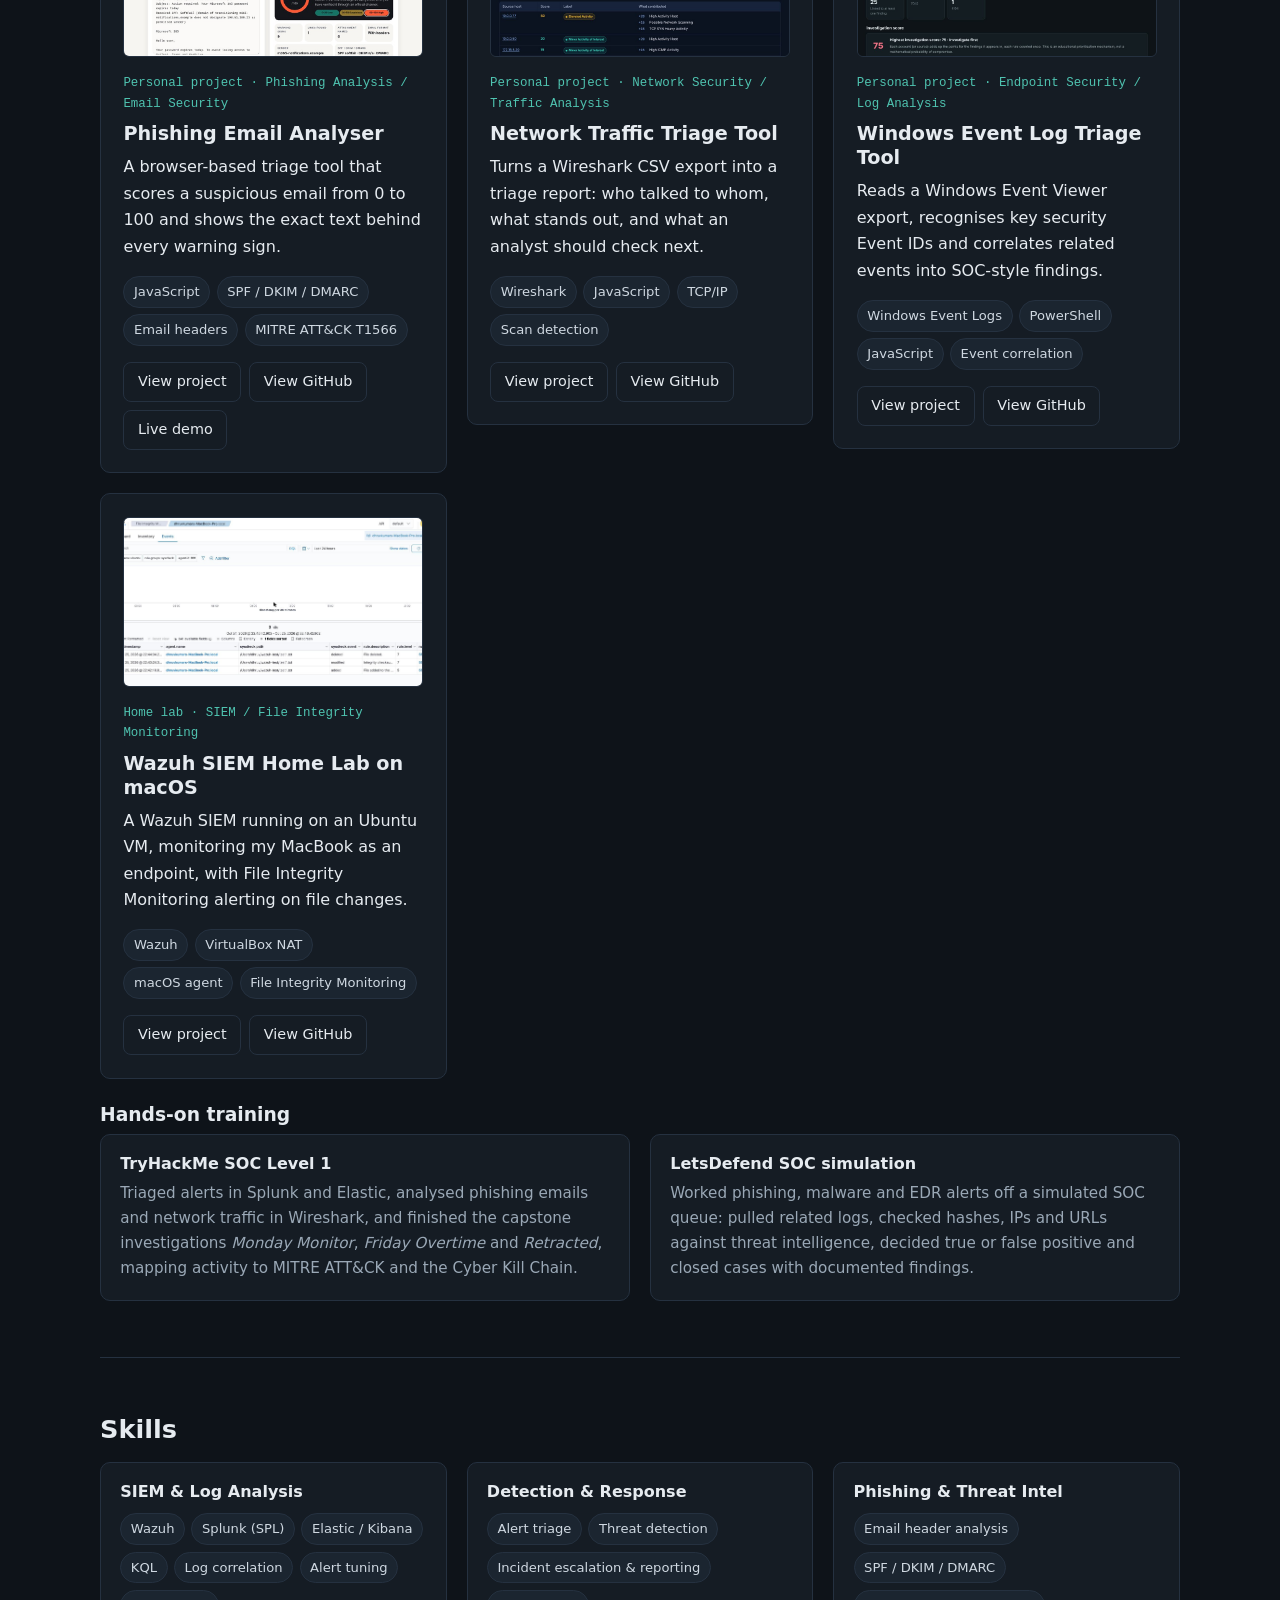
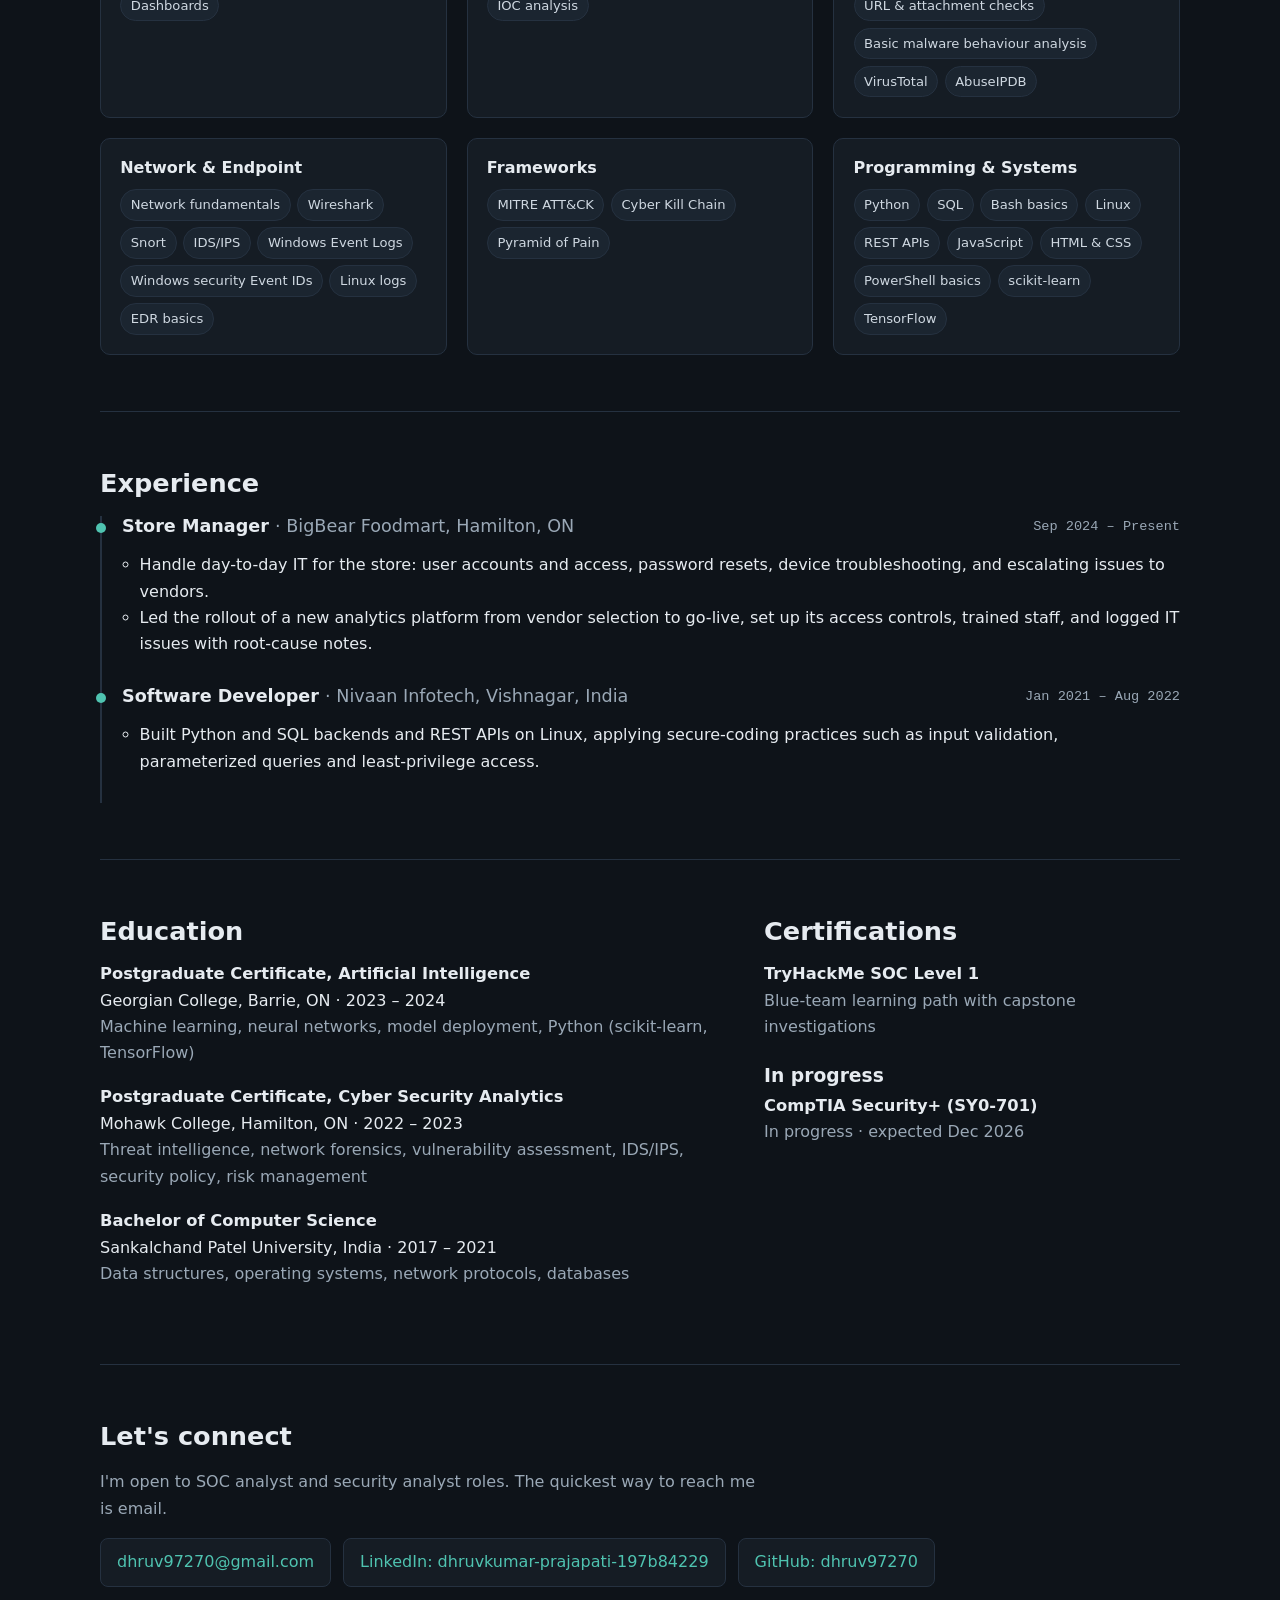
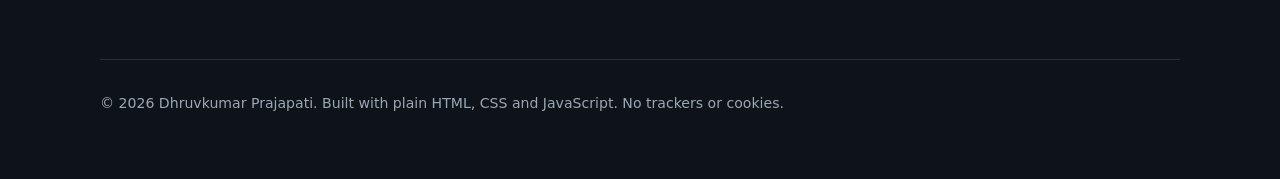
==== commit b499b1aa: "Add Security+ (in progress) and update resume PDF Co-Authored-By: Claude Opus 5.5 (1M context) <nore" ====
--- a/index.html
+++ b/index.html
@@ -351,10 +351,14 @@
             <!-- ADD LINK HERE: <a href="CERT-URL" target="_blank" rel="noopener noreferrer">View certificate</a> -->
           </li>
         </ul>
-        <!-- IN PROGRESS: uncomment and edit only if you are actively studying for one
+        <!-- IN PROGRESS: only list certifications you are actively studying for -->
         <h3 class="subhead">In progress</h3>
-        <ul class="edu"><li><h3>CERT NAME</h3><p class="muted">Target date</p></li></ul>
-        -->
+        <ul class="edu">
+          <li>
+            <h3>CompTIA Security+ (SY0-701)</h3>
+            <p class="muted">In progress &middot; expected Dec 2026</p>
+          </li>
+        </ul>
       </div>
     </section>
 
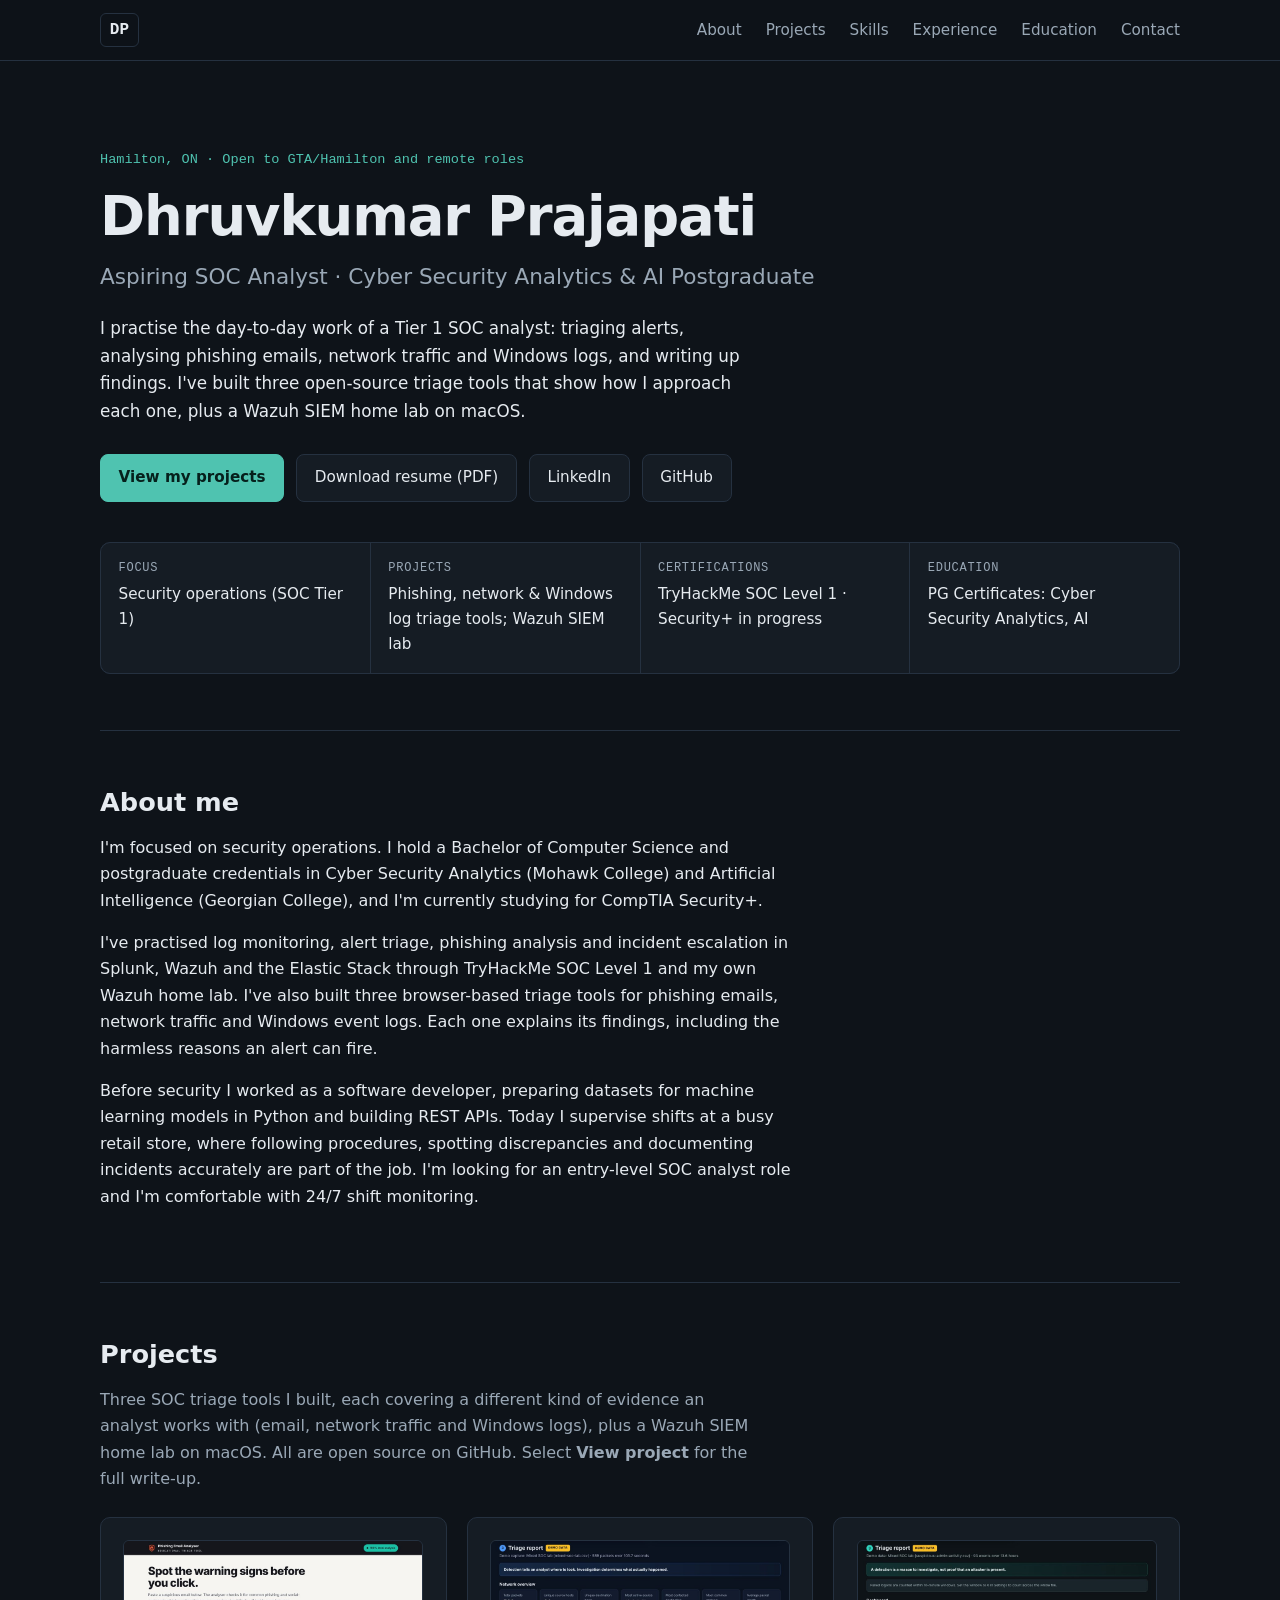
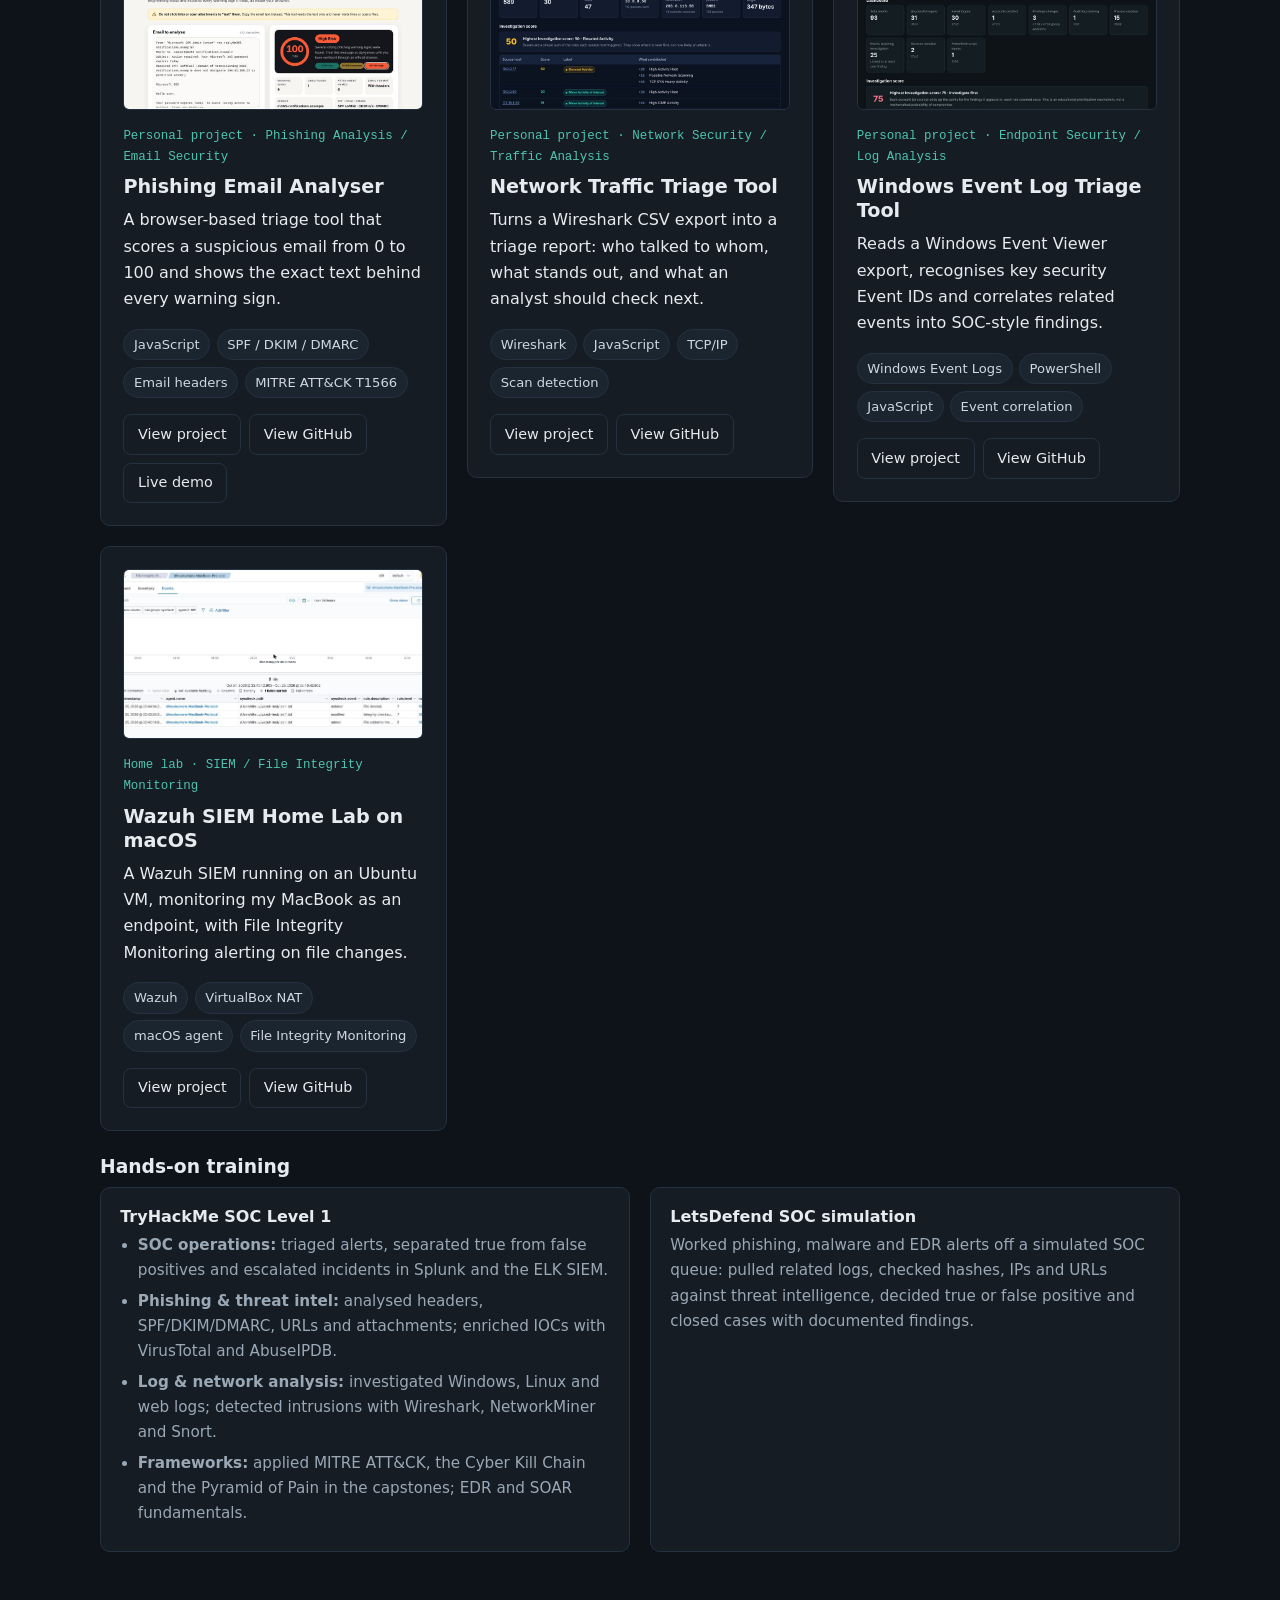
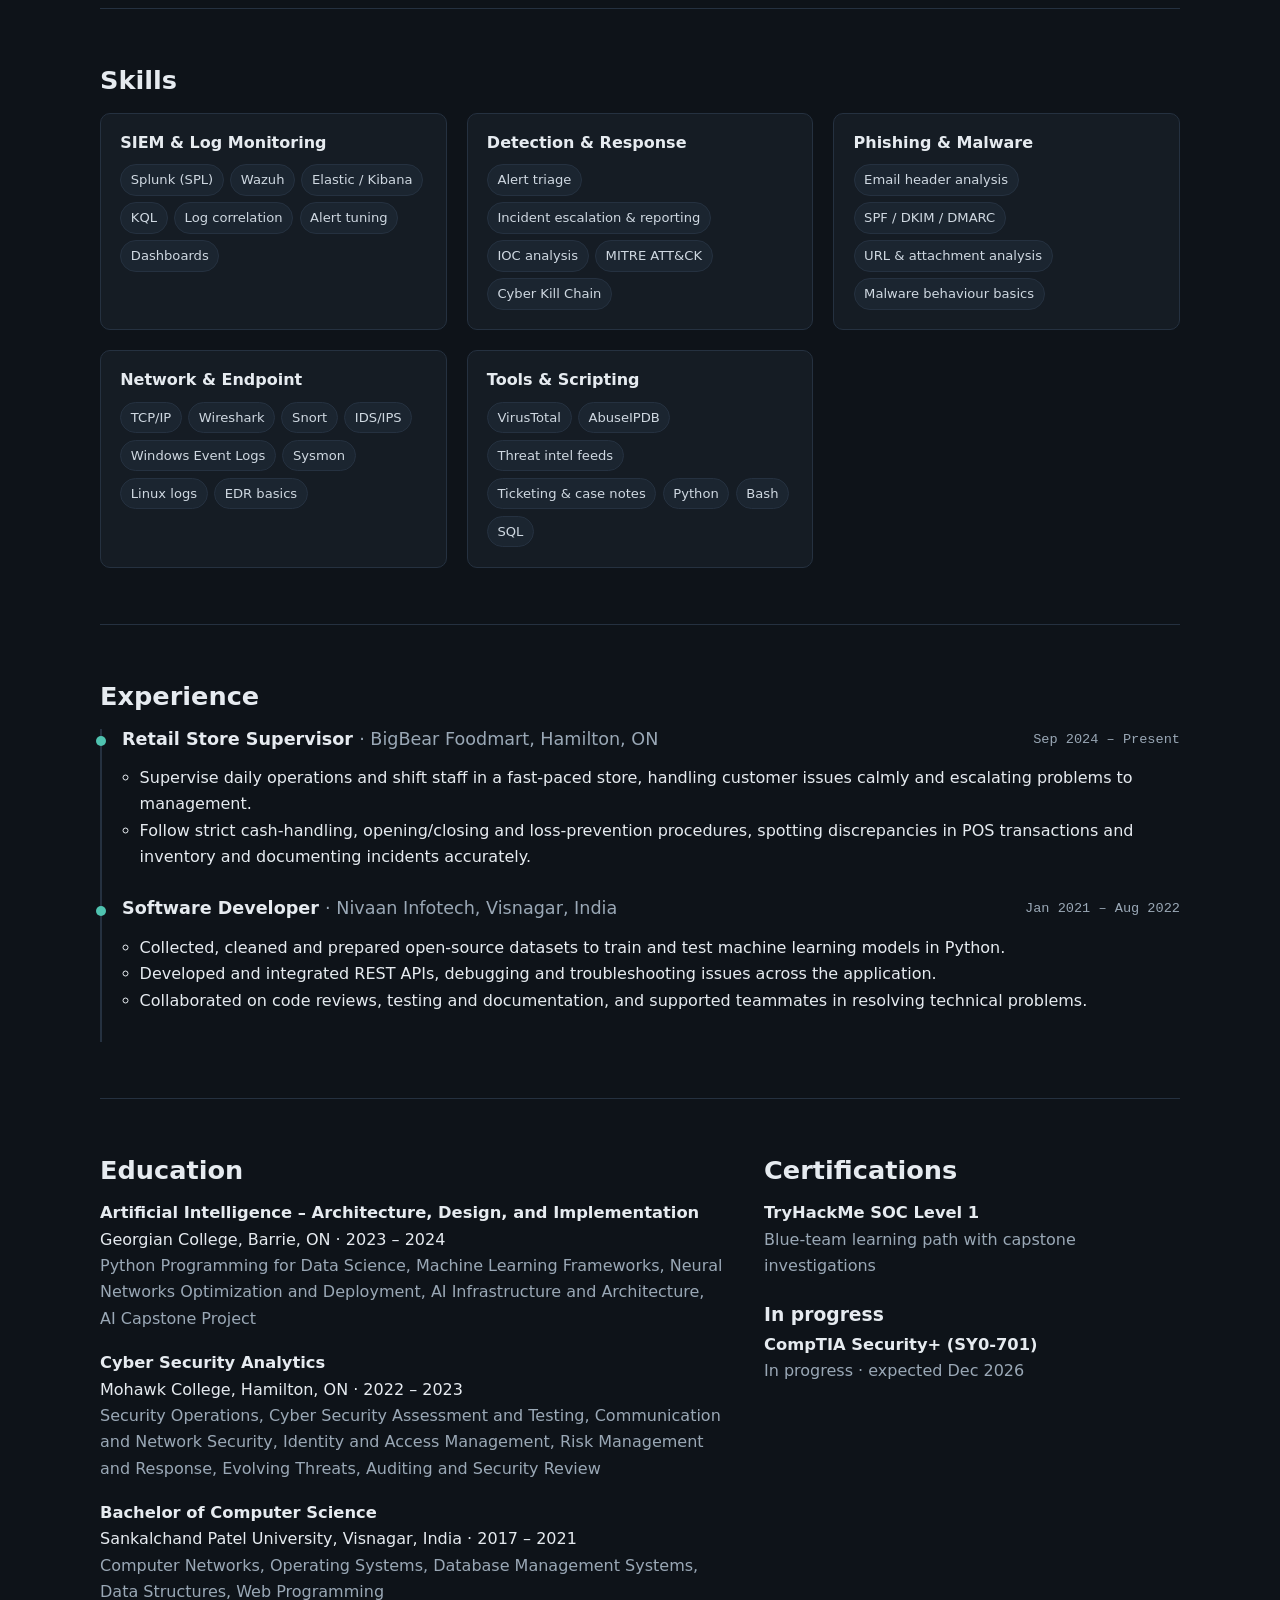
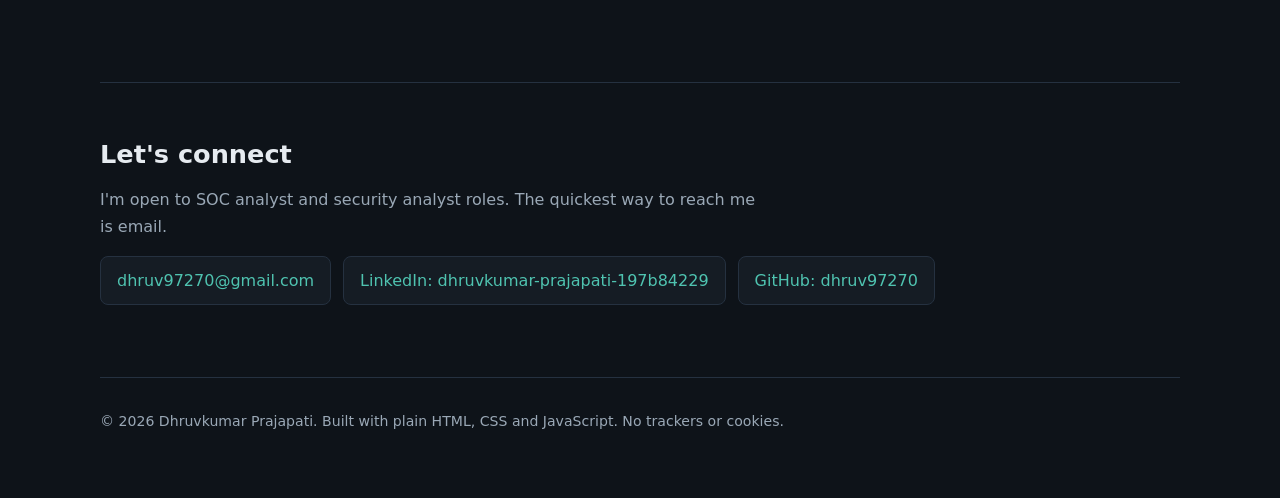
==== commit d4524ad2: "Sync portfolio content with final resume Co-Authored-By: Claude Opus 5.5 (1M context) <noreply@anthr" ====
--- a/index.html
+++ b/index.html
@@ -69,7 +69,7 @@
       <ul class="quick-facts" aria-label="Quick facts">
         <li><span>Focus</span>Security operations (SOC Tier 1)</li>
         <li><span>Projects</span>Phishing, network &amp; Windows log triage tools; Wazuh SIEM lab</li>
-        <li><span>Certification</span>TryHackMe SOC Level 1</li>
+        <li><span>Certifications</span>TryHackMe SOC Level 1 &middot; Security+ in progress</li>
         <li><span>Education</span>PG Certificates: Cyber Security Analytics, AI</li>
       </ul>
     </section>
@@ -81,20 +81,21 @@
       <h2 id="about-title">About me</h2>
       <div class="about">
         <p>
-          I'm a cybersecurity graduate focused on security operations. I hold postgraduate certificates in
-          Cyber Security Analytics from Mohawk College and Artificial Intelligence from Georgian College,
-          on top of a Bachelor of Computer Science.
+          I'm focused on security operations. I hold a Bachelor of Computer Science and postgraduate credentials in
+          Cyber Security Analytics (Mohawk College) and Artificial Intelligence (Georgian College), and I'm currently
+          studying for CompTIA Security+.
         </p>
         <p>
-          I've built my SOC skills through hands-on practice: the TryHackMe SOC Level 1 path, alert investigations
-          in LetsDefend's simulated SOC, and three triage tools of my own for phishing emails, network traffic and
-          Windows event logs. Each one explains its findings, including the harmless reasons an alert can fire.
-          My AI studies make me especially interested in using anomaly detection to spot unusual patterns in log data.
+          I've practised log monitoring, alert triage, phishing analysis and incident escalation in Splunk, Wazuh and the
+          Elastic Stack through TryHackMe SOC Level 1 and my own Wazuh home lab. I've also built three browser-based triage
+          tools for phishing emails, network traffic and Windows event logs. Each one explains its findings, including the
+          harmless reasons an alert can fire.
         </p>
         <p>
-          Before moving into security I worked as a software developer building Python and SQL backends, and
-          today I handle the day-to-day IT for a retail store as its manager. I'm looking for an entry-level
-          SOC analyst role.
+          Before security I worked as a software developer, preparing datasets for machine learning models in Python and
+          building REST APIs. Today I supervise shifts at a busy retail store, where following procedures, spotting
+          discrepancies and documenting incidents accurately are part of the job. I'm looking for an entry-level SOC analyst
+          role and I'm comfortable with 24/7 shift monitoring.
         </p>
       </div>
     </section>
@@ -136,7 +137,7 @@
               <li>Context-aware scoring: High Risk needs at least one dangerous sign, which keeps normal marketing emails and receipts from being flagged.</li>
             </ul>
             <h4>What I tested</h4>
-            <p>Seven fictional demo emails, from obvious phishing to a fake invoice / BEC and a real-looking marketing email. All five phishing samples scored High Risk and both legitimate samples scored 0. Edge cases included a <code>invoice.pdf.exe</code> attachment in a base64 email and a verified attacker domain asking for a password.</p>
+            <p>Tested against 30 sample phishing emails. The tool also ships with seven fictional demo emails, from obvious phishing to a fake invoice / BEC and a real-looking marketing email. All five phishing samples scored High Risk and both legitimate samples scored 0. Edge cases included a <code>invoice.pdf.exe</code> attachment in a base64 email and a verified attacker domain asking for a password.</p>
             <h4>Security design</h4>
             <p>No backend, tracking or API calls. A strict Content Security Policy blocks every network connection, and pasted content is rendered as text only so nothing in an email can run.</p>
             <h4>What it shows</h4>
@@ -245,7 +246,12 @@
       <div class="training">
         <div class="skill-group">
           <h4>TryHackMe SOC Level 1</h4>
-          <p class="muted">Triaged alerts in Splunk and Elastic, analysed phishing emails and network traffic in Wireshark, and finished the capstone investigations <em>Monday Monitor</em>, <em>Friday Overtime</em> and <em>Retracted</em>, mapping activity to MITRE ATT&amp;CK and the Cyber Kill Chain.</p>
+          <ul class="muted training-list">
+            <li><strong>SOC operations:</strong> triaged alerts, separated true from false positives and escalated incidents in Splunk and the ELK SIEM.</li>
+            <li><strong>Phishing &amp; threat intel:</strong> analysed headers, SPF/DKIM/DMARC, URLs and attachments; enriched IOCs with VirusTotal and AbuseIPDB.</li>
+            <li><strong>Log &amp; network analysis:</strong> investigated Windows, Linux and web logs; detected intrusions with Wireshark, NetworkMiner and Snort.</li>
+            <li><strong>Frameworks:</strong> applied MITRE ATT&amp;CK, the Cyber Kill Chain and the Pyramid of Pain in the capstones; EDR and SOAR fundamentals.</li>
+          </ul>
           <!-- ADD LINK HERE: your TryHackMe certificate or public profile -->
         </div>
         <div class="skill-group">
@@ -263,28 +269,24 @@
       <h2 id="skills-title">Skills</h2>
       <div class="skill-groups">
         <div class="skill-group">
-          <h3>SIEM &amp; Log Analysis</h3>
-          <ul class="tags"><li>Wazuh</li><li>Splunk (SPL)</li><li>Elastic / Kibana</li><li>KQL</li><li>Log correlation</li><li>Alert tuning</li><li>Dashboards</li></ul>
+          <h3>SIEM &amp; Log Monitoring</h3>
+          <ul class="tags"><li>Splunk (SPL)</li><li>Wazuh</li><li>Elastic / Kibana</li><li>KQL</li><li>Log correlation</li><li>Alert tuning</li><li>Dashboards</li></ul>
         </div>
         <div class="skill-group">
           <h3>Detection &amp; Response</h3>
-          <ul class="tags"><li>Alert triage</li><li>Threat detection</li><li>Incident escalation &amp; reporting</li><li>IOC analysis</li></ul>
-        </div>
-        <div class="skill-group">
-          <h3>Phishing &amp; Threat Intel</h3>
-          <ul class="tags"><li>Email header analysis</li><li>SPF / DKIM / DMARC</li><li>URL &amp; attachment checks</li><li>Basic malware behaviour analysis</li><li>VirusTotal</li><li>AbuseIPDB</li></ul>
+          <ul class="tags"><li>Alert triage</li><li>Incident escalation &amp; reporting</li><li>IOC analysis</li><li>MITRE ATT&amp;CK</li><li>Cyber Kill Chain</li></ul>
+        </div>
+        <div class="skill-group">
+          <h3>Phishing &amp; Malware</h3>
+          <ul class="tags"><li>Email header analysis</li><li>SPF / DKIM / DMARC</li><li>URL &amp; attachment analysis</li><li>Malware behaviour basics</li></ul>
         </div>
         <div class="skill-group">
           <h3>Network &amp; Endpoint</h3>
-          <ul class="tags"><li>Network fundamentals</li><li>Wireshark</li><li>Snort</li><li>IDS/IPS</li><li>Windows Event Logs</li><li>Windows security Event IDs</li><li>Linux logs</li><li>EDR basics</li></ul>
-        </div>
-        <div class="skill-group">
-          <h3>Frameworks</h3>
-          <ul class="tags"><li>MITRE ATT&amp;CK</li><li>Cyber Kill Chain</li><li>Pyramid of Pain</li></ul>
-        </div>
-        <div class="skill-group">
-          <h3>Programming &amp; Systems</h3>
-          <ul class="tags"><li>Python</li><li>SQL</li><li>Bash basics</li><li>Linux</li><li>REST APIs</li><li>JavaScript</li><li>HTML &amp; CSS</li><li>PowerShell basics</li><li>scikit-learn</li><li>TensorFlow</li></ul>
+          <ul class="tags"><li>TCP/IP</li><li>Wireshark</li><li>Snort</li><li>IDS/IPS</li><li>Windows Event Logs</li><li>Sysmon</li><li>Linux logs</li><li>EDR basics</li></ul>
+        </div>
+        <div class="skill-group">
+          <h3>Tools &amp; Scripting</h3>
+          <ul class="tags"><li>VirusTotal</li><li>AbuseIPDB</li><li>Threat intel feeds</li><li>Ticketing &amp; case notes</li><li>Python</li><li>Bash</li><li>SQL</li></ul>
         </div>
       </div>
     </section>
@@ -297,21 +299,23 @@
       <ol class="timeline">
         <li>
           <div class="tl-head">
-            <h3>Store Manager <span>&middot; BigBear Foodmart, Hamilton, ON</span></h3>
+            <h3>Retail Store Supervisor <span>&middot; BigBear Foodmart, Hamilton, ON</span></h3>
             <p class="date">Sep 2024 – Present</p>
           </div>
           <ul>
-            <li>Handle day-to-day IT for the store: user accounts and access, password resets, device troubleshooting, and escalating issues to vendors.</li>
-            <li>Led the rollout of a new analytics platform from vendor selection to go-live, set up its access controls, trained staff, and logged IT issues with root-cause notes.</li>
+            <li>Supervise daily operations and shift staff in a fast-paced store, handling customer issues calmly and escalating problems to management.</li>
+            <li>Follow strict cash-handling, opening/closing and loss-prevention procedures, spotting discrepancies in POS transactions and inventory and documenting incidents accurately.</li>
           </ul>
         </li>
         <li>
           <div class="tl-head">
-            <h3>Software Developer <span>&middot; Nivaan Infotech, Vishnagar, India</span></h3>
+            <h3>Software Developer <span>&middot; Nivaan Infotech, Visnagar, India</span></h3>
             <p class="date">Jan 2021 – Aug 2022</p>
           </div>
           <ul>
-            <li>Built Python and SQL backends and REST APIs on Linux, applying secure-coding practices such as input validation, parameterized queries and least-privilege access.</li>
+            <li>Collected, cleaned and prepared open-source datasets to train and test machine learning models in Python.</li>
+            <li>Developed and integrated REST APIs, debugging and troubleshooting issues across the application.</li>
+            <li>Collaborated on code reviews, testing and documentation, and supported teammates in resolving technical problems.</li>
           </ul>
         </li>
       </ol>
@@ -325,19 +329,19 @@
         <h2>Education</h2>
         <ul class="edu">
           <li>
-            <h3>Postgraduate Certificate, Artificial Intelligence</h3>
+            <h3>Artificial Intelligence – Architecture, Design, and Implementation</h3>
             <p>Georgian College, Barrie, ON &middot; 2023 – 2024</p>
-            <p class="muted">Machine learning, neural networks, model deployment, Python (scikit-learn, TensorFlow)</p>
-          </li>
-          <li>
-            <h3>Postgraduate Certificate, Cyber Security Analytics</h3>
+            <p class="muted">Python Programming for Data Science, Machine Learning Frameworks, Neural Networks Optimization and Deployment, AI Infrastructure and Architecture, AI Capstone Project</p>
+          </li>
+          <li>
+            <h3>Cyber Security Analytics</h3>
             <p>Mohawk College, Hamilton, ON &middot; 2022 – 2023</p>
-            <p class="muted">Threat intelligence, network forensics, vulnerability assessment, IDS/IPS, security policy, risk management</p>
+            <p class="muted">Security Operations, Cyber Security Assessment and Testing, Communication and Network Security, Identity and Access Management, Risk Management and Response, Evolving Threats, Auditing and Security Review</p>
           </li>
           <li>
             <h3>Bachelor of Computer Science</h3>
-            <p>Sankalchand Patel University, India &middot; 2017 – 2021</p>
-            <p class="muted">Data structures, operating systems, network protocols, databases</p>
+            <p>Sankalchand Patel University, Visnagar, India &middot; 2017 – 2021</p>
+            <p class="muted">Computer Networks, Operating Systems, Database Management Systems, Data Structures, Web Programming</p>
           </li>
         </ul>
       </div>
--- a/css/styles.css
+++ b/css/styles.css
@@ -151,3 +151,5 @@
 .training h4 { font-size: 1rem; margin-bottom: .4rem; }
 .training p { margin: 0; font-size: .95rem; }
 code { font-family: var(--mono); font-size: .88em; background: #1b2530; padding: .05rem .3rem; border-radius: 4px; }
+.training-list { padding-left: 1.1rem; margin: 0; font-size: .95rem; }
+.training-list li { margin-bottom: .35rem; }
